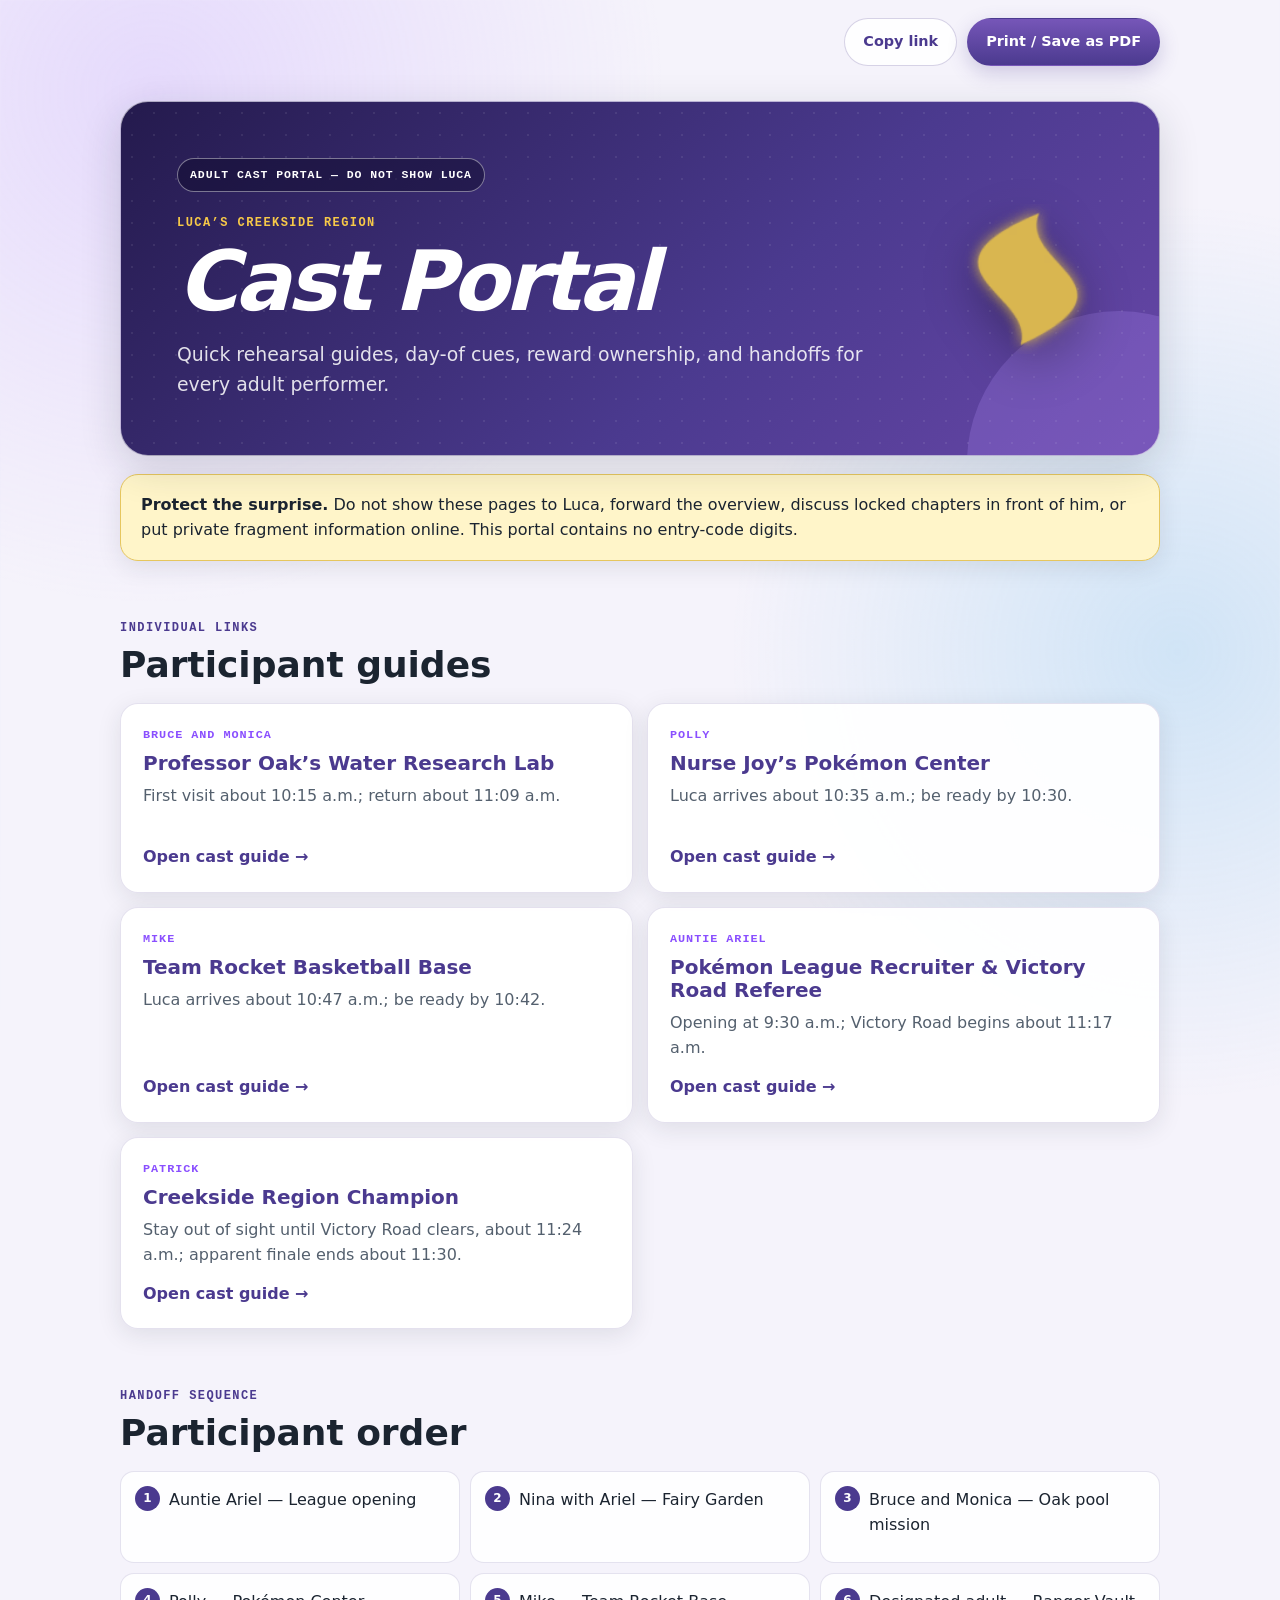
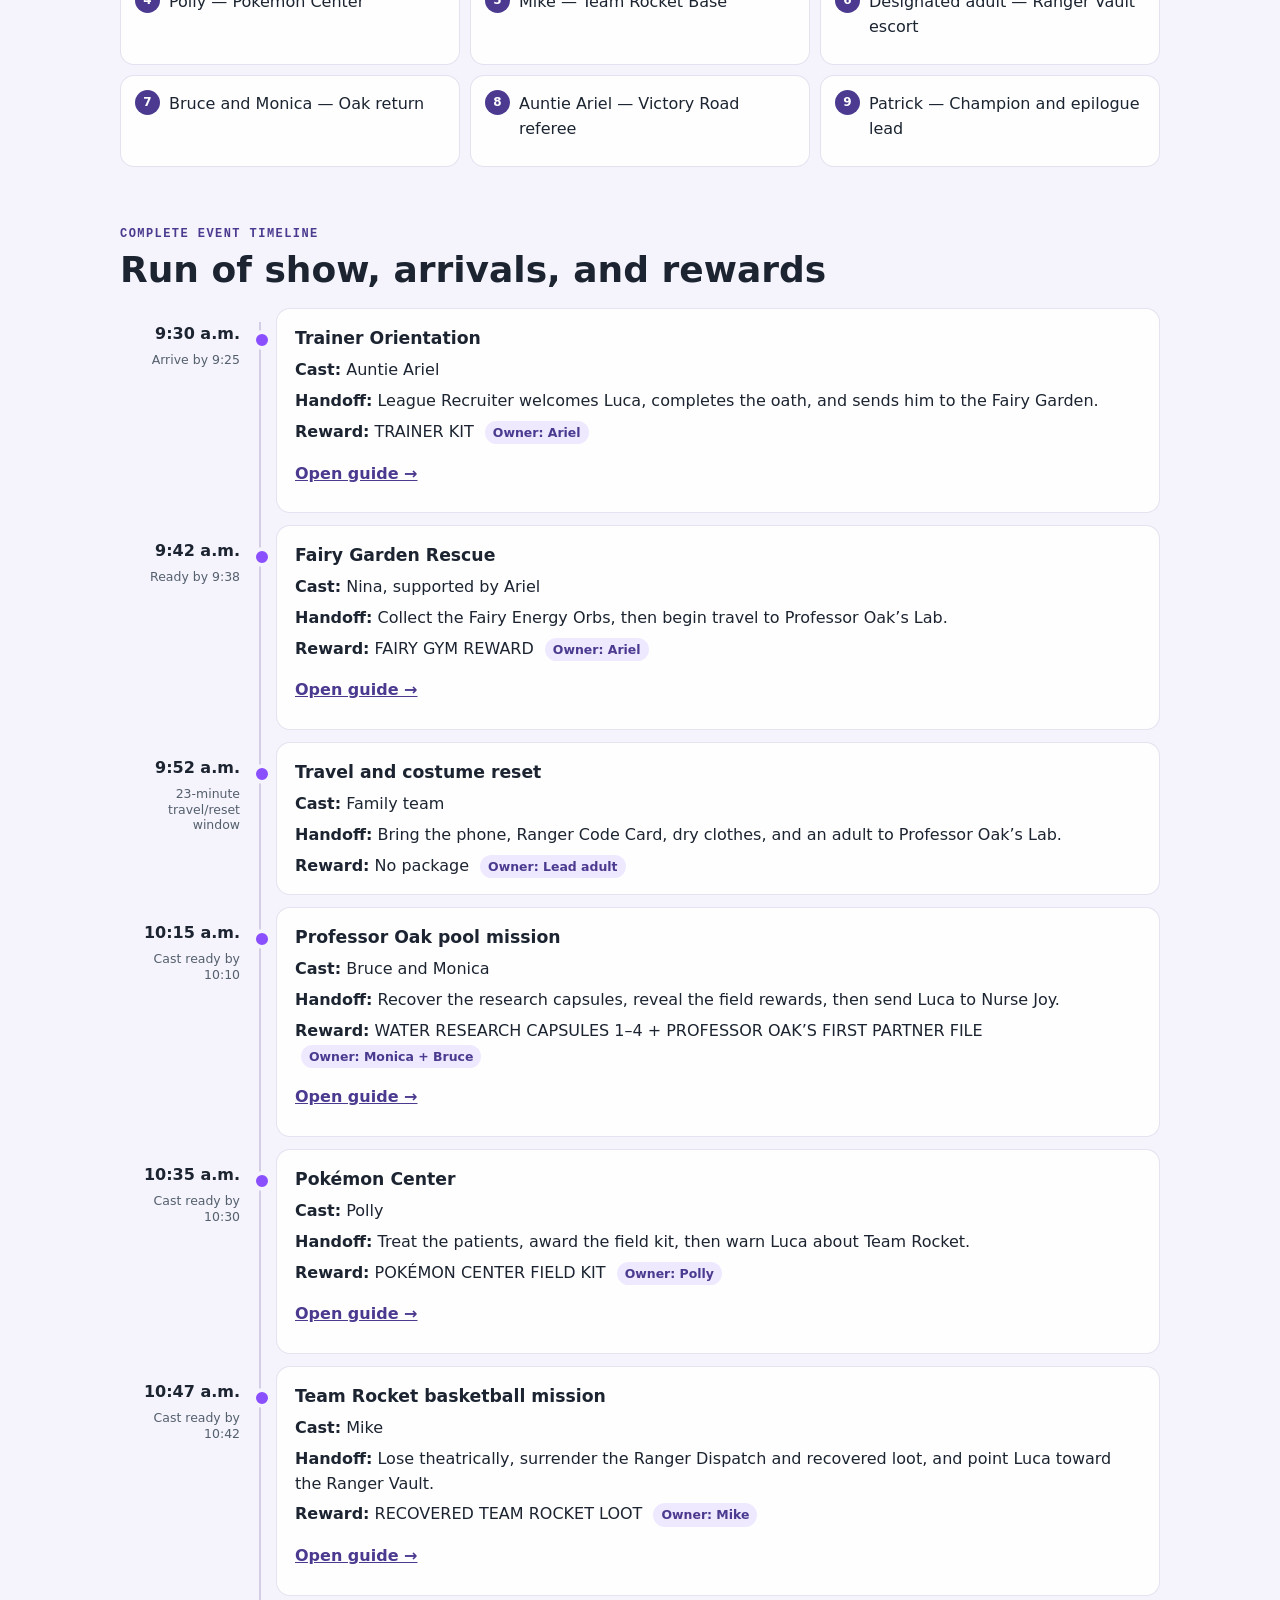
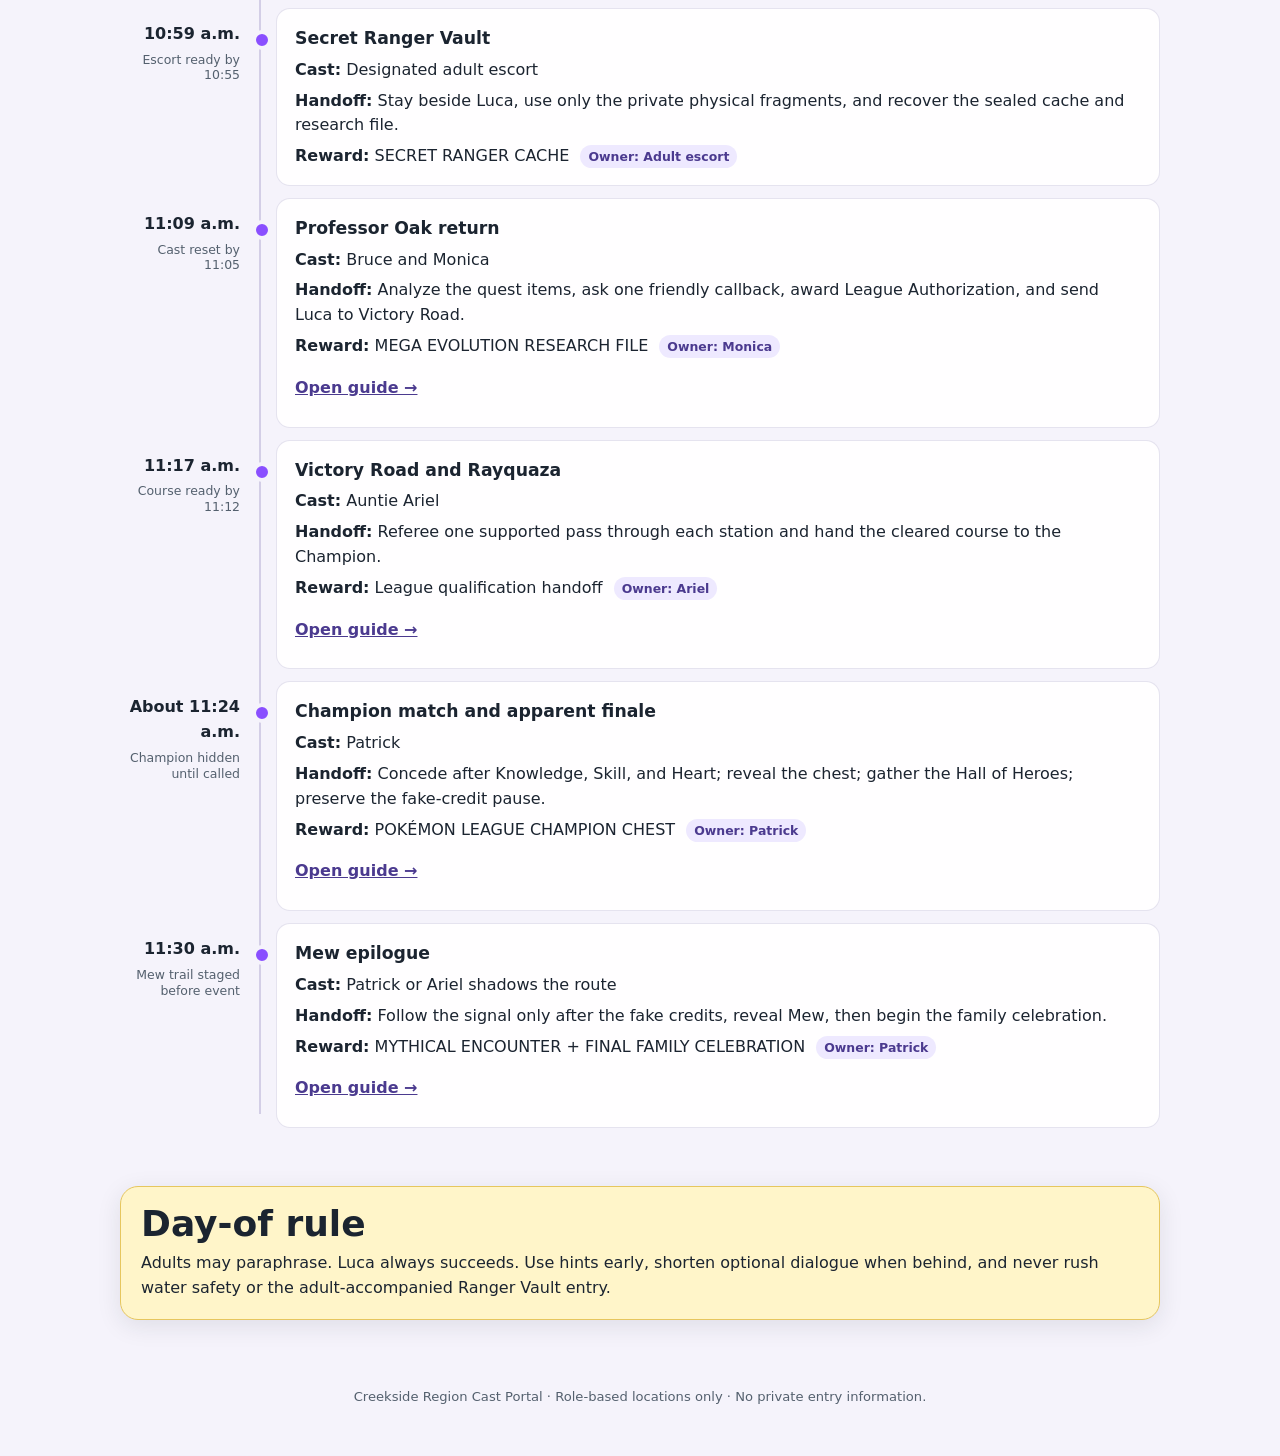
==== cast/index.html @ d3a2598d "feat: add Creekside cast portal" ====
<!doctype html>
<html lang="en">
<head>
  <meta charset="utf-8">
  <meta name="viewport" content="width=device-width, initial-scale=1, viewport-fit=cover">
  <meta name="theme-color" content="#4B3A8F">
  <meta name="robots" content="noindex, nofollow">
  <title>Cast Portal · Creekside Region</title>
  <link rel="icon" href="../assets/pokemon/pokeball.png">
  <link rel="stylesheet" href="../styles.css">
  <link rel="stylesheet" href="cast.css">
</head>
<body class="cast-page" data-cast-page="overview" data-root="..">
  <div id="cast-app"></div>
  <script src="cast-data.js"></script>
  <script src="cast.js"></script>
</body>
</html>
---- styles.css ----
/* ============================================================
   Luca's Trainer Journey — Web App stylesheet
   Merged from the design system's tokens/*.css (see /project for the
   full design-system source). Kept as one file since this app has no
   build step. Screen-only "game-grade" energy effects live here too —
   print pieces (not built in this pass) would keep these out.
   ============================================================ */

:root {
  /* --- Core palette --- */
  --paper:             #FBFCFA;
  --paper-alt:         #F2F4EF;
  --surface:           #FFFFFF;
  --ink:               #1B2430;
  --ink-soft:          #54606E;

  --tropius-leaf:      #3BA55D;
  --tropius-leaf-deep: #1E7A43;
  --banana:            #F7C948;
  --sky:               #4FB0E5;
  --tan:               #C9A66B;

  --mewtwo-x:          #8A4FFF;
  --mewtwo-y:          #4B3A8F;
  --mega-glow:         #B892FF;

  --silver:            #C7CDD4;
  --silver-deep:       #8B95A1;
  --gold:              #D9B650;

  --bg:      var(--paper);
  --text:    var(--ink);
  --text-muted: var(--ink-soft);
  --brand:   var(--tropius-leaf);
  --brand-strong: var(--tropius-leaf-deep);
  --accent:  var(--mewtwo-x);
  --accent-deep: var(--mewtwo-y);
  --success: var(--tropius-leaf);
  --reward:  var(--banana);
  --info:    var(--sky);
  --danger:  #E4572E;
  --line:    var(--silver);

  --type-grass:    #3BA55D;
  --type-fire:     #E4572E;
  --type-water:    #4FB0E5;
  --type-electric: #F7C948;
  --type-psychic:  #8A4FFF;
  --type-normal:   #C9A66B;

  --focus-ring: var(--mewtwo-x);

  /* --- Type --- */
  --font-display: "Montserrat", "Poppins", system-ui, sans-serif;
  --font-body:    "Nunito Sans", "Inter", system-ui, sans-serif;
  --font-label:   "Space Grotesk", "Roboto Mono", ui-monospace, monospace;

  --fs-display: 2.75rem;
  --fs-h1:      2rem;
  --fs-h2:      1.5rem;
  --fs-h3:      1.25rem;
  --fs-body:    1.0625rem;
  --fs-small:   0.875rem;
  --fs-label:   0.75rem;

  --lh-tight: 1.05;
  --lh-snug:  1.25;
  --lh-body:  1.55;
  --tracking-label: 0.08em;

  /* --- Spacing / radius --- */
  --sp-1: 4px;  --sp-2: 8px;  --sp-3: 12px; --sp-4: 16px; --sp-5: 24px;
  --sp-6: 32px; --sp-7: 48px; --sp-8: 64px; --sp-9: 96px;

  --r-sm:   10px;
  --r-card: 18px;
  --r-pill: 999px;

  --w-game:    560px;
  --w-desktop: 1080px;
  --screen-pad: 24px;

  /* --- Elevation --- */
  --shadow-card: 0 6px 24px rgba(27,36,48,.10);
  --shadow-lift: 0 12px 40px rgba(27,36,48,.16);

  --foil-edge:  linear-gradient(120deg, #C7CDD4 0%, #FFFFFF 45%, #8B95A1 100%);
  --gold-edge:  linear-gradient(120deg, #D9B650 0%, #FBF0C8 45%, #A8842E 100%);
  --mega-burst: radial-gradient(circle at 50% 45%, rgba(184,146,255,.55), rgba(184,146,255,0) 60%);
  --holo-sheen: linear-gradient(115deg, rgba(138,79,255,.10), rgba(79,176,229,.10) 40%, rgba(247,201,72,.10) 70%, rgba(59,165,93,.10));

  --ease-snap: cubic-bezier(.2, .9, .25, 1.2);
  --ease-out:  cubic-bezier(.22, 1, .36, 1);
  --dur-fast: 140ms;
  --dur-base: 240ms;
  --dur-slow: 480ms;

  /* --- Game-grade energy fields & glow (screen-only) --- */
  --field-psychic:  radial-gradient(120% 90% at 50% 0%, #7B5CE0 0%, #4B3A8F 42%, #241a4d 100%);
  --field-grass:    radial-gradient(120% 90% at 50% 0%, #55C77E 0%, #1E7A43 44%, #0c3a22 100%);
  --field-water:    radial-gradient(120% 90% at 50% 0%, #63C2ED 0%, #2f83bd 44%, #0d3350 100%);
  --field-fire:     radial-gradient(120% 90% at 50% 0%, #F08A5D 0%, #d1502e 44%, #4a1a10 100%);
  --field-electric: radial-gradient(120% 90% at 50% 0%, #FBD968 0%, #d1a028 46%, #4a3808 100%);
  --field-normal:   radial-gradient(120% 90% at 50% 0%, #DBC79A 0%, #a8894f 46%, #4a3c26 100%);
  --field-hero:     radial-gradient(130% 100% at 50% -10%, #8A4FFF 0%, #4B3A8F 40%, #1c1440 100%);

  --field-grid: radial-gradient(rgba(255,255,255,.08) 1.3px, transparent 1.3px);
  --field-grid-size: 22px 22px;

  --gloss-violet: linear-gradient(180deg, #A876FF 0%, #8A4FFF 52%, #6E38E6 100%);
  --gloss-banana: linear-gradient(180deg, #FFE08A 0%, #F7C948 52%, #E0AE28 100%);
  --gloss-leaf:   linear-gradient(180deg, #5FD088 0%, #3BA55D 52%, #2A8B49 100%);
  --gloss-gold:   linear-gradient(180deg, #F0D986 0%, #D9B650 52%, #B8922E 100%);

  --holo-strong: linear-gradient(115deg, rgba(255,255,255,0) 30%, rgba(184,146,255,.55) 44%, rgba(99,194,237,.55) 52%, rgba(247,201,72,.55) 60%, rgba(255,255,255,0) 74%);
  --holo-rainbow: linear-gradient(120deg, #B892FF, #63C2ED 25%, #5FD088 50%, #FBD968 72%, #FF8FB0 100%);

  --glow-violet: 0 10px 34px rgba(138,79,255,.45), 0 2px 8px rgba(138,79,255,.35);
  --glow-banana: 0 10px 30px rgba(247,201,72,.50);
  --glow-leaf:   0 10px 30px rgba(59,165,93,.42);
  --glow-gold:   0 12px 40px rgba(217,182,80,.55);
  --glow-soft-white: 0 0 0 1px rgba(255,255,255,.7), 0 18px 50px rgba(27,36,48,.28);

  --shadow-float: 0 22px 60px rgba(10,8,30,.45), 0 6px 18px rgba(10,8,30,.30);
  --press-inset: inset 0 3px 8px rgba(0,0,0,.28);
}

@keyframes tj-holo-sweep { 0% { transform: translateX(-120%) rotate(0deg); } 100% { transform: translateX(120%) rotate(0deg); } }
@keyframes tj-burst-spin { to { transform: rotate(360deg); } }
@keyframes tj-burst-pulse { 0%,100% { transform: scale(1); opacity: .8; } 50% { transform: scale(1.12); opacity: 1; } }
@keyframes tj-float { 0%,100% { transform: translateY(0); } 50% { transform: translateY(-8px); } }
@keyframes tj-bob { 0%,100% { transform: translateY(0) rotate(-2deg); } 50% { transform: translateY(-10px) rotate(2deg); } }
@media (prefers-reduced-motion: reduce) {
  [style*="tj-holo-sweep"], [style*="tj-burst-spin"], [style*="tj-burst-pulse"], [style*="tj-float"], [style*="tj-bob"] { animation: none !important; }
}

/* --- Page shell --- */
html, body {
  margin: 0;
  height: 100%;
  background: var(--field-hero);
  overscroll-behavior-y: contain;
}
body {
  font-family: var(--font-body);
  -webkit-tap-highlight-color: transparent;
}
#app {
  min-height: 100%;
  min-height: 100dvh;
}
* { box-sizing: border-box; }
button { font: inherit; }
img { -webkit-user-drag: none; user-select: none; }
button:focus-visible,
input:focus-visible,
textarea:focus-visible {
  outline: 3px solid var(--focus-ring);
  outline-offset: 3px;
}

/* --- Creekside V2 Phase 1 controls --- */
.adult-hold-button {
  position: relative;
  width: 100%;
  min-height: 64px;
  overflow: hidden;
  border: 0;
  border-radius: var(--r-pill);
  background: linear-gradient(180deg, #7656B8, #4B3A8F);
  color: #fff;
  box-shadow: var(--glow-violet), inset 0 1px 0 rgba(255,255,255,.35);
  cursor: pointer;
  touch-action: none;
  user-select: none;
  -webkit-user-select: none;
}
.adult-hold-button:focus-visible {
  outline: 3px solid #fff;
  outline-offset: 3px;
}
.adult-hold-button:disabled {
  cursor: not-allowed;
  opacity: .55;
}
.adult-hold-button__fill {
  position: absolute;
  inset: 0;
  width: var(--hold-progress, 0%);
  background: linear-gradient(90deg, var(--tropius-leaf-deep), var(--tropius-leaf));
  transition: width 45ms linear;
}
.adult-hold-button__content {
  position: relative;
  z-index: 1;
  display: flex;
  align-items: center;
  justify-content: center;
  gap: 10px;
  padding: 16px 22px;
  font-family: var(--font-display);
  font-size: 1rem;
  font-style: italic;
  font-weight: 800;
}
.adult-hold-button__instruction {
  position: relative;
  z-index: 1;
  display: block;
  padding: 0 18px 13px;
  font-family: var(--font-body);
  font-size: .82rem;
  font-weight: 700;
}

.fragment-slots {
  display: grid;
  grid-template-columns: repeat(2, minmax(0, 1fr));
  gap: 10px;
}
.fragment-slot {
  display: grid;
  grid-template-columns: auto 1fr;
  align-items: center;
  gap: 2px 8px;
  min-width: 0;
  padding: 12px;
  border: 2px dashed var(--silver);
  border-radius: var(--r-sm);
  background: var(--paper-alt);
  color: var(--ink-soft);
}
.fragment-slot--collected {
  border-style: solid;
  border-color: var(--tropius-leaf);
  background: rgba(59,165,93,.10);
  color: var(--ink);
}
.fragment-slot > span {
  font-family: var(--font-label);
  font-size: .78rem;
  font-weight: 700;
  letter-spacing: .04em;
  text-transform: uppercase;
}
.fragment-slot > small {
  grid-column: 2;
  overflow: hidden;
  font-size: .78rem;
  text-overflow: ellipsis;
  white-space: nowrap;
}

.creekside-map-card {
  display: flex;
  align-items: center;
  gap: 12px;
  width: 100%;
  padding: 13px 14px;
  border: 0;
  border-radius: var(--r-card);
  background: #fff;
  color: var(--ink);
  text-align: left;
  box-shadow: var(--shadow-card);
}
.creekside-map-card[disabled] {
  background: rgba(255,255,255,.55);
  color: var(--ink-soft);
  cursor: default;
}
.creekside-map-card--active {
  box-shadow: inset 0 0 0 3px var(--mewtwo-x), var(--shadow-float);
  cursor: pointer;
}
.creekside-map-card--complete {
  box-shadow: inset 0 0 0 2px var(--tropius-leaf), var(--shadow-card);
}

.parent-mode-overlay {
  position: fixed;
  z-index: 100;
  inset: 0;
  display: flex;
  align-items: flex-end;
  justify-content: center;
  padding: 16px;
  background: rgba(15,12,35,.75);
  backdrop-filter: blur(5px);
}
.parent-mode-panel {
  width: min(100%, 560px);
  max-height: 88dvh;
  overflow-y: auto;
  padding: 20px;
  border-radius: var(--r-card);
  background: var(--surface);
  box-shadow: var(--shadow-float);
}
.parent-mode-grid {
  display: grid;
  grid-template-columns: repeat(2, minmax(0, 1fr));
  gap: 10px;
}
.parent-mode-trigger {
  position: fixed;
  z-index: 30;
  top: max(8px, env(safe-area-inset-top));
  right: 8px;
  width: 44px;
  height: 44px;
  border: 0;
  border-radius: 999px;
  background: transparent;
  color: transparent;
  cursor: default;
}
.parent-mode-trigger:focus-visible {
  outline: 2px solid rgba(255,255,255,.7);
}

@media (max-width: 380px) {
  .fragment-slots,
  .parent-mode-grid {
    grid-template-columns: 1fr;
  }
}

@media (prefers-reduced-motion: reduce) {
  .adult-hold-button__fill {
    transition: none;
  }
}

/* --- Creekside V2 production content --- */
.dialogue-lines {
  display: grid;
  gap: 8px;
  margin-top: 16px;
}
.dialogue-lines p {
  margin: 0;
  padding: 12px 14px;
  border-left: 4px solid var(--mewtwo-x);
  border-radius: 0 var(--r-sm) var(--r-sm) 0;
  background: rgba(138,79,255,.09);
  font-size: 1.05rem;
  font-style: italic;
  line-height: 1.45;
}
.mission-instructions {
  margin-top: 16px;
  padding: 14px 16px;
  border-radius: var(--r-sm);
  background: var(--paper-alt);
}
.mission-instructions ol {
  display: grid;
  gap: 9px;
  margin: 0;
  padding-left: 22px;
}
.success-rule,
.fallback-rule {
  display: grid;
  gap: 3px;
  margin-top: 14px;
  padding: 12px 14px;
  border-radius: var(--r-sm);
  font-size: .94rem;
}
.success-rule {
  border: 1.5px solid var(--tropius-leaf);
  background: rgba(59,165,93,.10);
}
.fallback-rule {
  border: 1.5px solid var(--sky);
  background: rgba(79,176,229,.10);
}
.success-rule strong,
.fallback-rule strong {
  font-family: var(--font-label);
  font-size: .7rem;
  letter-spacing: .08em;
  text-transform: uppercase;
}
.mission-warning {
  padding: 10px 12px;
  border: 1.5px solid var(--danger);
  border-radius: var(--r-sm);
  background: rgba(228,87,46,.08);
  color: var(--danger);
  font-weight: 700;
}
.reward-disposition {
  flex: none;
  max-width: 112px;
  padding: 5px 8px;
  border-radius: var(--r-pill);
  font-family: var(--font-label);
  font-size: .61rem;
  line-height: 1.15;
  letter-spacing: .04em;
  text-align: center;
}
.reward-disposition--open-now {
  background: var(--tropius-leaf);
  color: #fff;
}
.reward-disposition--carry-for-later {
  background: var(--sky);
  color: #082f49;
}
.reward-disposition--save-for-celebration {
  background: var(--banana);
  color: #5a4410;
}
.inventory-summary {
  display: grid;
  grid-template-columns: repeat(2, minmax(0, 1fr));
  gap: 9px;
  margin-top: 16px;
}
.inventory-summary span {
  padding: 12px;
  border-radius: var(--r-sm);
  background: var(--paper-alt);
  text-align: center;
}
.inventory-summary strong {
  display: block;
  font-family: var(--font-display);
  font-size: 1.35rem;
}
.hall-of-heroes {
  display: grid;
  grid-template-columns: repeat(2, minmax(0, 1fr));
  gap: 9px;
  margin-top: 16px;
}
.hall-of-heroes > div {
  display: flex;
  gap: 9px;
  align-items: center;
  padding: 11px;
  border: 1.5px solid var(--gold);
  border-radius: var(--r-sm);
  background: rgba(217,182,80,.12);
}
.hall-of-heroes span,
.hall-of-heroes small {
  display: block;
}
.hall-of-heroes small {
  margin-top: 2px;
  color: var(--ink-soft);
  font-size: .7rem;
}
.fake-credits-panel {
  display: grid;
  gap: 16px;
  margin-top: 16px;
  padding: 18px;
  overflow: hidden;
  border-radius: var(--r-sm);
  background: #0c0920;
  color: #fff;
}
.fake-credits-roll {
  display: grid;
  gap: 10px;
  min-height: 230px;
  text-align: center;
  animation: creekside-credits 10s linear both;
}
.fake-credits-roll strong {
  color: var(--banana);
  font-family: var(--font-display);
  font-size: 1.25rem;
  font-style: italic;
}
@keyframes creekside-credits {
  from { transform: translateY(45%); }
  to { transform: translateY(-35%); }
}
.friendly-glitch {
  position: relative;
  display: grid;
  gap: 4px;
  margin-top: 18px;
  padding: 22px 14px;
  overflow: hidden;
  border: 2px solid #ff8fcb;
  border-radius: var(--r-sm);
  background: linear-gradient(135deg, #1c1440, #512b74);
  color: #fff;
  text-align: center;
  box-shadow: 0 0 24px rgba(255,143,203,.45);
}
.friendly-glitch::before,
.friendly-glitch::after {
  content: "";
  position: absolute;
  inset: 25% -10%;
  height: 3px;
  background: rgba(255,255,255,.65);
  animation: creekside-glitch-line 1.4s steps(2) infinite;
}
.friendly-glitch::after {
  inset-block-start: 68%;
  animation-delay: .35s;
}
.friendly-glitch span {
  font-family: var(--font-display);
  font-size: 1.35rem;
  font-style: italic;
  font-weight: 900;
  letter-spacing: .08em;
}
.friendly-glitch small {
  font-family: var(--font-label);
  color: #ffb5dd;
  letter-spacing: .12em;
}
@keyframes creekside-glitch-line {
  0%,100% { transform: translateX(-12%); opacity: .25; }
  50% { transform: translateX(12%); opacity: .8; }
}
.parent-mode-json {
  width: 100%;
  min-height: 150px;
  margin-bottom: 10px;
  padding: 12px;
  resize: vertical;
  border: 2px solid var(--silver);
  border-radius: var(--r-sm);
  background: var(--paper-alt);
  color: var(--ink);
  font: .75rem/1.45 var(--font-label);
}
.storage-warning {
  position: sticky;
  z-index: 80;
  top: 0;
  padding: 10px 14px;
  border-bottom: 2px solid #fff;
  background: var(--danger);
  color: #fff;
  font-size: .92rem;
  font-weight: 800;
  text-align: center;
}
.celebration-satchel {
  display: grid;
  gap: 5px;
  width: 100%;
  max-width: 420px;
  max-height: 220px;
  overflow-y: auto;
  padding: 14px;
  border: 2px solid var(--banana);
  border-radius: var(--r-card);
  background: rgba(12,9,32,.45);
  color: #fff;
  text-align: left;
}
.celebration-satchel strong {
  color: var(--banana);
  margin-bottom: 4px;
}

@media (max-width: 380px) {
  :root {
    --screen-pad: 14px;
  }
  .creekside-map-card > img {
    display: none;
  }
  .card-heading {
    align-items: flex-start !important;
    flex-direction: column;
    gap: 4px !important;
  }
  .card-hero {
    min-height: 108px !important;
  }
  .card-body {
    padding: 14px !important;
  }
  .card-footer {
    align-items: flex-start !important;
    flex-direction: column;
    letter-spacing: .04em !important;
    overflow-wrap: anywhere;
  }
  .hall-of-heroes,
  .inventory-summary {
    grid-template-columns: 1fr;
  }
  .reward-item {
    align-items: flex-start !important;
    flex-wrap: wrap;
  }
  .reward-item .reward-disposition {
    margin-left: 34px;
  }
  .reward-disposition {
    max-width: 92px;
  }
}
@media (prefers-reduced-motion: reduce) {
  .fake-credits-roll,
  .friendly-glitch::before,
  .friendly-glitch::after {
    animation: none;
  }
}
---- cast/cast.css ----
:root {
  color-scheme: light;
}

html,
body.cast-page {
  min-height: 100%;
  height: auto;
  overflow-x: hidden;
  background:
    radial-gradient(circle at 12% 2%, rgba(184, 146, 255, .26), transparent 32rem),
    radial-gradient(circle at 92% 14%, rgba(79, 176, 229, .22), transparent 28rem),
    #f5f3fb;
  color: var(--ink);
  overscroll-behavior-y: auto;
}

body.cast-page {
  margin: 0;
  font-family: var(--font-body);
  font-size: 1rem;
  line-height: 1.55;
}

.cast-page a {
  color: var(--accent-deep);
}

.cast-page button,
.cast-page a {
  -webkit-tap-highlight-color: transparent;
}

.cast-page a:focus-visible {
  outline: 3px solid var(--focus-ring);
  outline-offset: 3px;
}

.cast-shell {
  width: min(1120px, 100%);
  margin: 0 auto;
  padding: max(18px, env(safe-area-inset-top)) clamp(16px, 4vw, 40px) max(32px, env(safe-area-inset-bottom));
}

.cast-nav {
  display: flex;
  align-items: center;
  justify-content: space-between;
  gap: 12px;
  margin-bottom: 18px;
}

.cast-actions {
  display: flex;
  gap: 10px;
  margin-left: auto;
}

.cast-button {
  display: inline-flex;
  min-height: 48px;
  align-items: center;
  justify-content: center;
  border: 1px solid rgba(75, 58, 143, .22);
  border-radius: var(--r-pill);
  padding: 11px 18px;
  font-family: var(--font-display);
  font-size: .9rem;
  font-weight: 800;
  line-height: 1.2;
  text-decoration: none;
  cursor: pointer;
}

.cast-button--quiet {
  background: rgba(255, 255, 255, .88);
  color: var(--accent-deep);
}

.cast-button--primary {
  border-color: transparent;
  background: linear-gradient(180deg, #7656b8, var(--accent-deep));
  color: #fff;
  box-shadow: 0 7px 20px rgba(75, 58, 143, .23);
}

.copy-status {
  min-height: 1.5em;
  margin: -10px 4px 7px;
  color: var(--tropius-leaf-deep);
  font-size: .85rem;
  font-weight: 800;
  text-align: right;
}

.portal-hero,
.guide-hero {
  position: relative;
  display: grid;
  grid-template-columns: minmax(0, 1fr) auto;
  align-items: center;
  gap: 24px;
  overflow: hidden;
  border: 1px solid rgba(255, 255, 255, .6);
  border-radius: 28px;
  padding: clamp(26px, 5vw, 56px);
  background:
    var(--field-grid),
    linear-gradient(135deg, #241a4d, #4b3a8f 60%, #6847a8);
  background-size: var(--field-grid-size), auto;
  color: #fff;
  box-shadow: var(--shadow-lift);
}

.portal-hero::after,
.guide-hero::after {
  position: absolute;
  width: 19rem;
  height: 19rem;
  right: -7rem;
  bottom: -10rem;
  border-radius: 50%;
  background: rgba(184, 146, 255, .22);
  content: "";
}

.portal-hero > *,
.guide-hero > * {
  position: relative;
  z-index: 1;
}

.portal-hero img,
.guide-hero img {
  object-fit: contain;
  filter: drop-shadow(0 15px 26px rgba(0, 0, 0, .34));
}

.cast-kicker,
.section-eyebrow,
.quick-card__eyebrow {
  margin: 0 0 8px;
  font-family: var(--font-label);
  font-size: .75rem;
  font-weight: 900;
  letter-spacing: .12em;
  text-transform: uppercase;
}

.cast-kicker {
  color: #f7c948;
}

.portal-hero h1,
.guide-hero h1 {
  max-width: 780px;
  margin: 0;
  font-family: var(--font-display);
  font-size: clamp(2.35rem, 7vw, 5.2rem);
  font-style: italic;
  line-height: .98;
  letter-spacing: -.045em;
}

.guide-hero h1 {
  font-size: clamp(2.1rem, 6vw, 4.4rem);
}

.portal-hero p:last-child,
.guide-hero__lead {
  max-width: 710px;
  margin: 18px 0 0;
  color: rgba(255, 255, 255, .86);
  font-size: clamp(1rem, 2.4vw, 1.18rem);
}

.confidential-label {
  display: inline-flex;
  margin: 0 0 22px;
  border: 1px solid rgba(255, 255, 255, .42);
  border-radius: var(--r-pill);
  padding: 7px 12px;
  background: rgba(15, 9, 42, .46);
  color: #fff;
  font-family: var(--font-label);
  font-size: .72rem;
  font-weight: 900;
  letter-spacing: .08em;
  text-transform: uppercase;
}

.spoiler-alert,
.callout-card {
  margin-top: 18px;
  border: 1px solid #e6c65e;
  border-radius: var(--r-card);
  padding: 18px 20px;
  background: #fff5c9;
  box-shadow: var(--shadow-card);
}

.overview-section {
  margin-top: clamp(34px, 6vw, 58px);
}

.overview-section > h2,
.quick-card h2 {
  margin: 0 0 18px;
  font-family: var(--font-display);
  font-size: clamp(1.55rem, 4vw, 2.25rem);
  line-height: 1.08;
}

.section-eyebrow,
.quick-card__eyebrow {
  color: var(--accent-deep);
}

.portal-link-grid {
  display: grid;
  grid-template-columns: repeat(2, minmax(0, 1fr));
  gap: 14px;
}

.portal-link-card {
  display: flex;
  min-height: 190px;
  flex-direction: column;
  align-items: flex-start;
  border: 1px solid rgba(75, 58, 143, .15);
  border-radius: var(--r-card);
  padding: 22px;
  background: rgba(255, 255, 255, .94);
  box-shadow: var(--shadow-card);
  color: var(--ink);
  text-decoration: none;
  transition: transform var(--dur-fast) ease, box-shadow var(--dur-fast) ease;
}

.portal-link-card:hover {
  transform: translateY(-2px);
  box-shadow: var(--shadow-lift);
}

.portal-link-card__eyebrow {
  margin-bottom: 8px;
  color: var(--accent);
  font-family: var(--font-label);
  font-size: .74rem;
  font-weight: 900;
  letter-spacing: .08em;
  text-transform: uppercase;
}

.portal-link-card strong {
  font-family: var(--font-display);
  font-size: 1.25rem;
  line-height: 1.15;
}

.portal-link-card > span:not(.portal-link-card__eyebrow):not(.portal-link-card__action) {
  margin-top: 9px;
  color: var(--text-muted);
}

.portal-link-card__action {
  margin-top: auto;
  padding-top: 14px;
  color: var(--accent-deep);
  font-weight: 900;
}

.order-list {
  display: grid;
  grid-template-columns: repeat(3, minmax(0, 1fr));
  gap: 10px;
  margin: 0;
  padding: 0;
  counter-reset: cast-order;
  list-style: none;
}

.order-list li {
  position: relative;
  min-height: 92px;
  border: 1px solid rgba(75, 58, 143, .14);
  border-radius: 14px;
  padding: 16px 14px 14px 48px;
  background: rgba(255, 255, 255, .88);
  counter-increment: cast-order;
}

.order-list li::before {
  position: absolute;
  top: 14px;
  left: 14px;
  display: grid;
  width: 25px;
  height: 25px;
  place-items: center;
  border-radius: 50%;
  background: var(--accent-deep);
  color: #fff;
  content: counter(cast-order);
  font-size: .75rem;
  font-weight: 900;
}

.timeline {
  position: relative;
  display: grid;
  gap: 12px;
}

.timeline::before {
  position: absolute;
  top: 14px;
  bottom: 14px;
  left: 139px;
  width: 2px;
  background: rgba(75, 58, 143, .2);
  content: "";
}

.timeline-item {
  position: relative;
  display: grid;
  grid-template-columns: 120px minmax(0, 1fr);
  gap: 36px;
}

.timeline-item::before {
  position: absolute;
  top: 22px;
  left: 132px;
  width: 12px;
  height: 12px;
  border: 4px solid #f5f3fb;
  border-radius: 50%;
  background: var(--accent);
  content: "";
}

.timeline-time {
  padding-top: 14px;
  text-align: right;
}

.timeline-time strong,
.timeline-time span {
  display: block;
}

.timeline-time strong {
  font-family: var(--font-display);
  font-size: 1rem;
}

.timeline-time span {
  margin-top: 5px;
  color: var(--text-muted);
  font-size: .78rem;
  line-height: 1.25;
}

.timeline-copy {
  border: 1px solid rgba(75, 58, 143, .14);
  border-radius: 14px;
  padding: 16px 18px;
  background: rgba(255, 255, 255, .92);
}

.timeline-copy h3,
.timeline-copy p {
  margin: 0;
}

.timeline-copy h3 {
  font-family: var(--font-display);
  font-size: 1.08rem;
}

.timeline-copy p {
  margin-top: 6px;
}

.timeline-copy a {
  display: inline-block;
  min-height: 44px;
  margin-top: 7px;
  padding: 10px 0;
  font-weight: 900;
}

.reward-owner {
  display: inline-block;
  margin-left: 6px;
  border-radius: var(--r-pill);
  padding: 2px 8px;
  background: #eee9ff;
  color: var(--accent-deep);
  font-size: .78rem;
  font-weight: 900;
}

.callout-card h2,
.callout-card p {
  margin: 0;
}

.callout-card p {
  margin-top: 7px;
}

.quick-card {
  margin-top: 18px;
  border: 2px solid var(--accent);
  border-radius: 22px;
  padding: clamp(20px, 4vw, 30px);
  background: #fff;
  box-shadow: var(--shadow-card);
}

.quick-grid {
  display: grid;
  grid-template-columns: repeat(2, minmax(0, 1fr));
  gap: 12px;
  margin: 0;
}

.quick-grid > div {
  border-radius: 12px;
  padding: 13px 14px;
  background: var(--paper-alt);
}

.quick-grid > div:last-child {
  grid-column: 1 / -1;
}

.quick-grid dt {
  color: var(--accent-deep);
  font-family: var(--font-label);
  font-size: .72rem;
  font-weight: 900;
  letter-spacing: .06em;
  text-transform: uppercase;
}

.quick-grid dd {
  margin: 5px 0 0;
  font-weight: 750;
}

.guide-grid {
  display: grid;
  grid-template-columns: repeat(2, minmax(0, 1fr));
  gap: 14px;
  margin-top: 18px;
}

.guide-card {
  break-inside: avoid;
  border: 1px solid rgba(75, 58, 143, .14);
  border-radius: var(--r-card);
  padding: 20px;
  background: rgba(255, 255, 255, .94);
  box-shadow: var(--shadow-card);
}

.guide-card--wide {
  grid-column: 1 / -1;
}

.guide-card__heading {
  display: flex;
  align-items: center;
  gap: 10px;
  margin-bottom: 12px;
}

.guide-card__heading span {
  color: var(--accent);
  font-family: var(--font-label);
  font-size: .72rem;
  font-weight: 900;
  letter-spacing: .08em;
}

.guide-card h2,
.guide-card p,
.guide-card ul {
  margin-top: 0;
}

.guide-card h2 {
  margin-bottom: 0;
  font-family: var(--font-display);
  font-size: 1.12rem;
  line-height: 1.15;
}

.guide-card p:last-child,
.guide-card ul:last-child {
  margin-bottom: 0;
}

.guide-card ul {
  padding-left: 1.2rem;
}

.guide-card li + li {
  margin-top: 7px;
}

.script-lines {
  display: grid;
  gap: 9px;
}

.script-lines blockquote {
  margin: 0;
  border-left: 3px solid var(--accent);
  padding: 9px 12px;
  background: #f6f2ff;
}

.success-rule {
  border-radius: 12px;
  padding: 13px;
  background: #e5f5ea;
  color: #185f36;
  font-weight: 800;
}

.package-list li::marker {
  color: var(--gold);
}

.guide-card--warning {
  border-color: #e3bf4a;
  background: #fff8d9;
}

.guide-card--placeholder {
  border-style: dashed;
  background: #f6f6f6;
}

.ack-card {
  margin-top: 18px;
  break-inside: avoid;
  border: 2px solid var(--tropius-leaf);
  border-radius: var(--r-card);
  padding: 20px;
  background: #fff;
}

.ack-card label {
  display: flex;
  min-height: 48px;
  align-items: center;
  gap: 12px;
  cursor: pointer;
  font-family: var(--font-display);
  font-weight: 900;
}

.ack-card input {
  width: 24px;
  height: 24px;
  flex: 0 0 auto;
  accent-color: var(--tropius-leaf-deep);
}

.ack-card p {
  margin: 5px 0 0 36px;
  color: var(--text-muted);
  font-size: .82rem;
}

.cast-footer {
  margin-top: 36px;
  padding: 18px 0 4px;
  color: var(--text-muted);
  font-size: .82rem;
  text-align: center;
}

@media (max-width: 720px) {
  .portal-hero,
  .guide-hero {
    grid-template-columns: minmax(0, 1fr);
  }

  .portal-hero img,
  .guide-hero img {
    position: absolute;
    right: 14px;
    bottom: 8px;
    width: 88px;
    height: 88px;
    opacity: .3;
  }

  .portal-link-grid,
  .guide-grid,
  .order-list,
  .quick-grid {
    grid-template-columns: minmax(0, 1fr);
  }

  .guide-card--wide,
  .quick-grid > div:last-child {
    grid-column: auto;
  }

  .timeline::before {
    left: 8px;
  }

  .timeline-item {
    grid-template-columns: minmax(0, 1fr);
    gap: 6px;
    padding-left: 26px;
  }

  .timeline-item::before {
    top: 22px;
    left: 1px;
  }

  .timeline-time {
    padding-top: 8px;
    text-align: left;
  }

  .timeline-time strong,
  .timeline-time span {
    display: inline;
  }

  .timeline-time span {
    margin-left: 7px;
  }
}

@media (max-width: 420px) {
  .cast-shell {
    padding-right: 12px;
    padding-left: 12px;
  }

  .cast-nav {
    align-items: stretch;
    flex-direction: column;
  }

  .cast-actions {
    width: 100%;
    margin-left: 0;
  }

  .cast-actions .cast-button {
    flex: 1 1 0;
    padding-right: 10px;
    padding-left: 10px;
  }

  .cast-nav > .cast-button {
    align-self: flex-start;
  }

  .copy-status {
    text-align: left;
  }

  .portal-hero,
  .guide-hero {
    border-radius: 20px;
    padding: 24px 20px;
  }

  .confidential-label {
    margin-bottom: 17px;
    white-space: normal;
  }

  .quick-card,
  .guide-card {
    padding: 17px;
  }
}

@media (prefers-reduced-motion: reduce) {
  .portal-link-card {
    transition: none;
  }
}

@page {
  size: letter;
  margin: .38in;
}

@media print {
  :root {
    color-scheme: light;
  }

  html,
  body.cast-page {
    background: #fff !important;
    color: #111;
  }

  body.cast-page {
    font-size: 8.8pt;
    line-height: 1.3;
  }

  .cast-shell {
    width: 100%;
    max-width: none;
    padding: 0;
  }

  .cast-nav,
  .copy-status,
  .cast-footer,
  .portal-hero img,
  .guide-hero img {
    display: none !important;
  }

  .portal-hero,
  .guide-hero {
    display: block;
    border: 0;
    border-bottom: 2px solid #4b3a8f;
    border-radius: 0;
    padding: 0 0 10pt;
    background: #fff !important;
    box-shadow: none;
    color: #111;
  }

  .portal-hero::after,
  .guide-hero::after {
    display: none;
  }

  .portal-hero h1,
  .guide-hero h1 {
    font-size: 24pt;
  }

  .portal-hero p:last-child,
  .guide-hero__lead {
    margin-top: 6pt;
    color: #333;
    font-size: 9pt;
  }

  .cast-kicker,
  .section-eyebrow,
  .quick-card__eyebrow {
    color: #4b3a8f;
  }

  .confidential-label {
    margin-bottom: 6pt;
    border: 1px solid #111;
    padding: 3pt 6pt;
    background: #fff;
    color: #111;
    font-size: 7pt;
  }

  .quick-card {
    margin-top: 8pt;
    border-width: 1.5pt;
    border-radius: 8pt;
    padding: 9pt;
    box-shadow: none;
  }

  .quick-card h2 {
    margin-bottom: 6pt;
    font-size: 14pt;
  }

  .quick-grid {
    grid-template-columns: repeat(2, minmax(0, 1fr));
    gap: 4pt;
  }

  .quick-grid > div {
    padding: 5pt;
  }

  .guide-grid {
    grid-template-columns: repeat(2, minmax(0, 1fr));
    gap: 5pt;
    margin-top: 6pt;
  }

  .guide-card {
    border-radius: 5pt;
    padding: 7pt;
    box-shadow: none;
  }

  .guide-card--wide {
    grid-column: 1 / -1;
  }

  .guide-card__heading {
    gap: 4pt;
    margin-bottom: 4pt;
  }

  .guide-card h2 {
    font-size: 10pt;
  }

  .guide-card p,
  .guide-card ul {
    margin-bottom: 4pt;
  }

  .guide-card li + li {
    margin-top: 2pt;
  }

  .script-lines {
    grid-template-columns: repeat(2, minmax(0, 1fr));
    gap: 3pt;
  }

  .script-lines blockquote,
  .success-rule {
    padding: 4pt 5pt;
  }

  .ack-card {
    margin-top: 6pt;
    border-width: 1pt;
    border-radius: 5pt;
    padding: 7pt;
  }

  .ack-card label {
    min-height: 0;
  }

  .ack-card input {
    width: 14pt;
    height: 14pt;
  }

  .ack-card p {
    display: none;
  }

  .portal-link-card,
  .timeline-copy,
  .order-list li,
  .spoiler-alert,
  .callout-card {
    box-shadow: none;
  }

  .portal-link-card__action,
  .timeline-copy a {
    display: none;
  }

  a {
    color: inherit !important;
    text-decoration: none !important;
  }
}
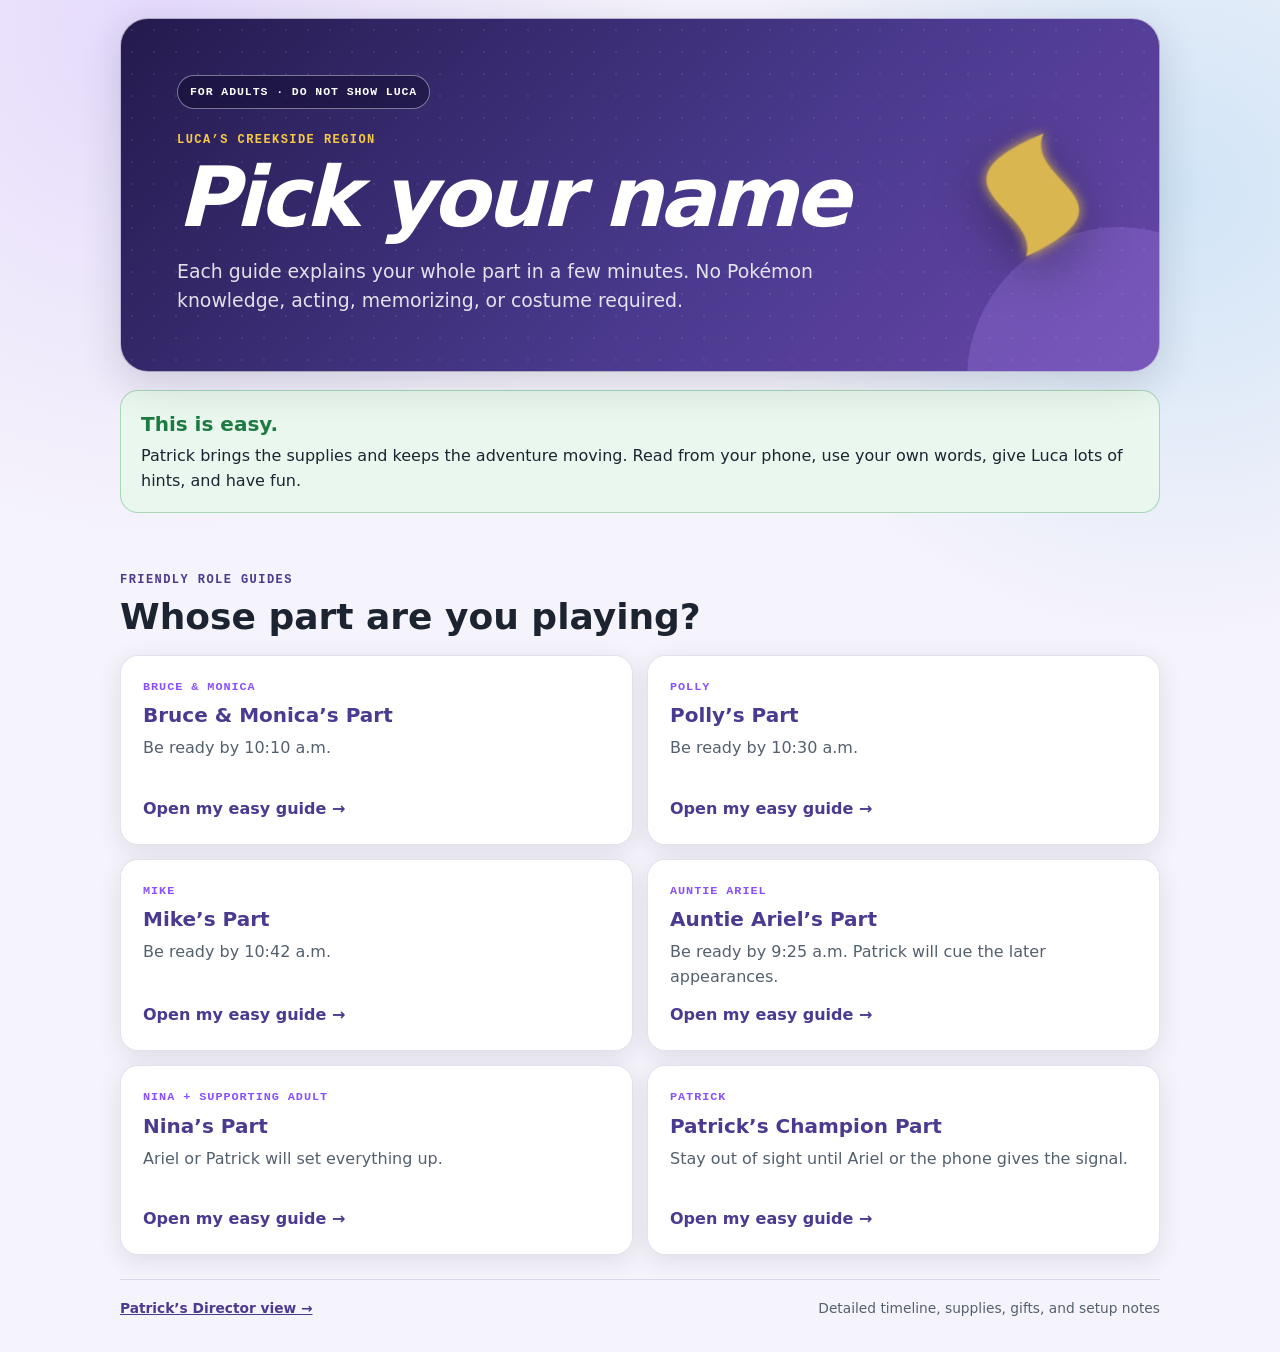
==== commit 34ccf3f7: "fix: finalize cast guide copy and print layout" ====
--- a/cast/index.html
+++ b/cast/index.html
@@ -8,11 +8,12 @@
   <title>Cast Portal · Creekside Region</title>
   <link rel="icon" href="../assets/pokemon/pokeball.png">
   <link rel="stylesheet" href="../styles.css">
-  <link rel="stylesheet" href="cast.css">
+  <link rel="stylesheet" href="cast.css?v=friendly-2">
 </head>
 <body class="cast-page" data-cast-page="overview" data-root="..">
   <div id="cast-app"></div>
-  <script src="cast-data.js"></script>
-  <script src="cast.js"></script>
+  <script src="../cast-core.js"></script>
+  <script src="cast-data.js?v=friendly-2"></script>
+  <script src="cast.js?v=friendly-2"></script>
 </body>
 </html>
--- a/styles.css
+++ b/styles.css
@@ -550,6 +550,72 @@
   font-weight: 800;
   text-align: center;
 }
+.parent-current-scene {
+  display: grid;
+  gap: 4px;
+  margin: 14px 0;
+  border: 1px solid rgba(75,58,143,.24);
+  border-radius: var(--r-sm);
+  padding: 12px;
+  background: #f6f2ff;
+  font-family: var(--font-label);
+  font-size: .76rem;
+  overflow-wrap: anywhere;
+}
+.parent-current-scene strong {
+  color: var(--mewtwo-y);
+  font-family: var(--font-display);
+  font-size: 1rem;
+}
+.parent-current-scene small {
+  margin-top: 4px;
+  color: var(--ink-soft);
+}
+.parent-scene-directory {
+  display: grid;
+  gap: 8px;
+}
+.parent-scene-directory details {
+  border: 1px solid var(--silver);
+  border-radius: var(--r-sm);
+  background: var(--paper-alt);
+  overflow: hidden;
+}
+.parent-scene-directory summary {
+  min-height: 48px;
+  padding: 13px;
+  cursor: pointer;
+  font-family: var(--font-display);
+  font-weight: 850;
+}
+.parent-scene-directory details > div {
+  display: grid;
+  gap: 1px;
+  border-top: 1px solid var(--silver);
+}
+.parent-scene-directory button {
+  display: grid;
+  gap: 3px;
+  min-height: 52px;
+  border: 0;
+  border-bottom: 1px solid rgba(199,205,212,.62);
+  padding: 10px 12px;
+  background: #fff;
+  color: var(--ink);
+  text-align: left;
+  cursor: pointer;
+}
+.parent-scene-directory button.is-current {
+  box-shadow: inset 4px 0 0 var(--mewtwo-x);
+  background: #f6f2ff;
+}
+.parent-scene-directory button span,
+.parent-scene-directory button small {
+  color: var(--ink-soft);
+  font-family: var(--font-label);
+  font-size: .69rem;
+  overflow-wrap: anywhere;
+}
 .celebration-satchel {
   display: grid;
   gap: 5px;
@@ -615,3 +681,408 @@
     animation: none;
   }
 }
+
+/* ============================================================
+   Creekside V3 theatrical relay
+   ============================================================ */
+.audience-indicator {
+  display: flex;
+  min-height: 42px;
+  align-items: center;
+  gap: 8px;
+  border: 1px solid rgba(255,255,255,.44);
+  border-radius: var(--r-pill);
+  padding: 8px 12px;
+  color: #fff;
+  background: rgba(14,10,40,.42);
+  font-family: var(--font-label);
+  font-size: .72rem;
+  font-weight: 900;
+  letter-spacing: .08em;
+  text-transform: uppercase;
+}
+.audience-indicator small {
+  margin-left: auto;
+  color: rgba(255,255,255,.76);
+  font-size: .68rem;
+  letter-spacing: .04em;
+  text-align: right;
+}
+.audience-indicator--luca {
+  border-color: rgba(247,201,72,.7);
+  color: #fff5c2;
+  background: rgba(75,58,143,.7);
+}
+.audience-indicator--adult,
+.audience-indicator--cast {
+  border-color: rgba(247,201,72,.58);
+  color: #fff4b7;
+  background: #241a4d;
+}
+.luca-story-line {
+  margin: 0 0 16px;
+  font-family: var(--font-display);
+  font-size: 1.25rem;
+  font-weight: 850;
+  line-height: 1.35;
+}
+.luca-scene-card .card-heading span:first-child {
+  font-size: clamp(1.35rem, 5vw, 1.75rem) !important;
+}
+.luca-scene-card .card-hero {
+  min-height: 164px !important;
+  background:
+    radial-gradient(circle at 50% 44%, rgba(255,255,255,.92), rgba(255,255,255,0) 46%),
+    radial-gradient(circle at 50% 55%, rgba(184,146,255,.4), rgba(79,176,229,.08) 58%, rgba(255,255,255,0) 72%),
+    linear-gradient(160deg, #f7f3ff, #edf8ff) !important;
+}
+.luca-scene-card--result {
+  box-shadow: var(--glow-gold), var(--shadow-float) !important;
+}
+.mission-result-burst {
+  display: grid;
+  grid-template-columns: auto 1fr;
+  gap: 0 9px;
+  align-items: center;
+  margin-bottom: 14px;
+  border: 1px solid rgba(217,182,80,.65);
+  border-radius: var(--r-sm);
+  padding: 12px;
+  background: linear-gradient(135deg, #fff6cf, #f4e7ff);
+  color: #684e10;
+}
+.mission-result-burst svg {
+  grid-row: 1 / 3;
+}
+.mission-result-burst strong {
+  font-family: var(--font-display);
+  font-size: 1.15rem;
+  font-style: italic;
+}
+.mission-result-burst span {
+  font-family: var(--font-label);
+  font-size: .68rem;
+  font-weight: 850;
+  letter-spacing: .08em;
+  text-transform: uppercase;
+}
+.handoff-performer {
+  display: grid;
+  gap: 2px;
+  margin-bottom: 14px;
+  border: 2px solid var(--mega-glow);
+  border-radius: var(--r-card);
+  padding: 15px;
+  background: linear-gradient(135deg, #f7f3ff, #fff9db);
+}
+.handoff-performer span,
+.handoff-performer small {
+  color: var(--ink-soft);
+  font-family: var(--font-label);
+  font-size: .72rem;
+  font-weight: 800;
+  letter-spacing: .08em;
+  text-transform: uppercase;
+}
+.handoff-performer strong {
+  color: var(--mewtwo-y);
+  font-family: var(--font-display);
+  font-size: 1.35rem;
+  font-style: italic;
+}
+.handoff-instruction {
+  margin: 0 0 12px;
+  color: var(--ink-soft);
+  font-size: .9rem;
+  font-weight: 750;
+}
+.relay-shield {
+  display: grid;
+  gap: 15px;
+  width: 100%;
+  border: 2px solid rgba(247,201,72,.72);
+  border-radius: 26px;
+  padding: clamp(22px, 6vw, 36px);
+  background: linear-gradient(155deg, #21183f, #35265e);
+  box-shadow: var(--shadow-float);
+  color: #fff;
+  text-align: center;
+}
+.relay-shield .audience-indicator {
+  margin-bottom: 6px;
+  text-align: left;
+}
+.relay-shield__icon {
+  display: grid;
+  width: 96px;
+  height: 96px;
+  margin: 0 auto;
+  place-items: center;
+  border: 1px solid rgba(247,201,72,.46);
+  border-radius: 50%;
+  background: rgba(247,201,72,.09);
+}
+.relay-shield__eyebrow {
+  margin: 0;
+  color: var(--banana);
+  font-family: var(--font-label);
+  font-size: .75rem;
+  font-weight: 900;
+  letter-spacing: .12em;
+  text-transform: uppercase;
+}
+.relay-shield h1 {
+  margin: 0;
+  font-family: var(--font-display);
+  font-size: clamp(2rem, 9vw, 3rem);
+  font-style: italic;
+  line-height: 1.02;
+}
+.relay-shield > p:not(.relay-shield__eyebrow) {
+  margin: 0;
+  color: rgba(255,255,255,.86);
+  font-size: 1.08rem;
+}
+.relay-shield > small {
+  color: rgba(255,255,255,.64);
+  font-size: .8rem;
+}
+.relay-shield--return {
+  border-color: rgba(79,176,229,.72);
+  background: linear-gradient(155deg, #172947, #243c65);
+}
+.runtime-cast-screen {
+  min-height: 100%;
+  background:
+    linear-gradient(rgba(36,26,77,.035) 1px, transparent 1px),
+    linear-gradient(90deg, rgba(36,26,77,.035) 1px, transparent 1px),
+    #f7f6f1;
+  background-size: 22px 22px;
+  color: var(--ink);
+}
+.runtime-cast-screen__shell {
+  width: min(100%, 680px);
+  min-height: 100%;
+  margin: 0 auto;
+  padding: max(14px, env(safe-area-inset-top)) 14px calc(210px + env(safe-area-inset-bottom));
+}
+.runtime-cast-header {
+  margin: 12px 0;
+  border-radius: var(--r-card);
+  padding: 20px;
+  background: #241a4d;
+  color: #fff;
+  box-shadow: var(--shadow-card);
+}
+.runtime-cast-header p,
+.runtime-cast-header h1 {
+  margin: 0;
+}
+.runtime-cast-header p,
+.runtime-cast-header strong {
+  font-family: var(--font-label);
+  font-size: .75rem;
+  letter-spacing: .09em;
+  text-transform: uppercase;
+}
+.runtime-cast-header p {
+  color: var(--banana);
+}
+.runtime-cast-header h1 {
+  margin: 4px 0;
+  font-family: var(--font-display);
+  font-size: clamp(1.8rem, 8vw, 2.7rem);
+  font-style: italic;
+  line-height: 1;
+}
+.runtime-cast-header strong {
+  color: rgba(255,255,255,.76);
+}
+.runtime-cue-card,
+.runtime-cue-box {
+  margin-top: 10px;
+  break-inside: avoid;
+  border: 1px solid rgba(75,58,143,.18);
+  border-radius: 14px;
+  padding: 15px;
+  background: #fff;
+  box-shadow: 0 4px 16px rgba(27,36,48,.08);
+}
+.runtime-cue-card > span {
+  display: block;
+  margin-bottom: 8px;
+  color: var(--mewtwo-y);
+  font-family: var(--font-label);
+  font-size: .72rem;
+  font-weight: 900;
+  letter-spacing: .09em;
+  text-transform: uppercase;
+}
+.runtime-cue-card p,
+.runtime-cue-card blockquote,
+.runtime-cue-box p {
+  margin: 0;
+}
+.runtime-cue-card ol {
+  margin: 0;
+  padding-left: 1.3rem;
+}
+.runtime-cue-card li + li {
+  margin-top: 8px;
+}
+.runtime-cue-card--entrance {
+  border-left: 5px solid var(--sky);
+}
+.runtime-spoken-lines {
+  display: grid;
+  gap: 8px;
+}
+.runtime-spoken-lines blockquote,
+.runtime-cue-card--transition blockquote {
+  border-left: 3px solid var(--mewtwo-x);
+  padding: 9px 11px;
+  background: #f6f2ff;
+  font-size: 1.06rem;
+  font-weight: 750;
+  line-height: 1.42;
+}
+.runtime-cue-grid {
+  display: grid;
+  grid-template-columns: repeat(2, minmax(0, 1fr));
+  gap: 10px;
+}
+.runtime-cue-box strong {
+  display: block;
+  margin-bottom: 5px;
+  font-family: var(--font-label);
+  font-size: .72rem;
+  letter-spacing: .08em;
+  text-transform: uppercase;
+}
+.runtime-cue-box--success {
+  border-color: rgba(59,165,93,.55);
+  background: #eaf7ee;
+}
+.runtime-cue-box--success strong {
+  color: var(--tropius-leaf-deep);
+}
+.runtime-cue-box--fallback {
+  border-color: rgba(201,166,107,.68);
+  background: #fff7e8;
+}
+.runtime-cue-box--fallback strong {
+  color: #76551f;
+}
+.runtime-cue-card--reward {
+  border-color: rgba(217,182,80,.72);
+  background: #fffaf0;
+}
+.runtime-package-chips {
+  display: flex;
+  gap: 6px;
+  flex-wrap: wrap;
+  margin-top: 10px;
+}
+.runtime-package-chips strong {
+  border-radius: var(--r-pill);
+  padding: 5px 9px;
+  background: #f4e7bb;
+  color: #614a13;
+  font-family: var(--font-label);
+  font-size: .68rem;
+  letter-spacing: .03em;
+}
+.runtime-cue-card--transition small {
+  display: block;
+  margin-top: 8px;
+  color: var(--ink-soft);
+  font-family: var(--font-label);
+  font-weight: 800;
+}
+.runtime-cast-completion {
+  position: fixed;
+  z-index: 20;
+  right: 0;
+  bottom: 0;
+  left: 0;
+  border-top: 2px solid var(--mewtwo-x);
+  padding: 10px max(14px, env(safe-area-inset-right)) max(10px, env(safe-area-inset-bottom)) max(14px, env(safe-area-inset-left));
+  background: rgba(255,255,255,.97);
+  box-shadow: 0 -8px 24px rgba(27,36,48,.16);
+}
+.runtime-cast-completion > p {
+  width: min(100%, 650px);
+  margin: 0 auto 6px;
+  color: var(--ink-soft);
+  font-size: .75rem;
+  font-weight: 750;
+  text-align: center;
+}
+.runtime-cast-completion .adult-hold-button {
+  max-width: 650px;
+  margin: 0 auto;
+}
+
+@media (max-width: 380px) {
+  .audience-indicator {
+    align-items: flex-start;
+    flex-wrap: wrap;
+  }
+  .audience-indicator small {
+    width: 100%;
+    margin-left: 26px;
+    text-align: left;
+  }
+  .runtime-cue-grid {
+    grid-template-columns: 1fr;
+  }
+  .runtime-cast-screen__shell {
+    padding-right: 10px;
+    padding-left: 10px;
+  }
+  .relay-shield {
+    padding: 20px 16px;
+  }
+  .luca-scene-card .card-hero {
+    min-height: 138px !important;
+  }
+  .runtime-cast-completion > p {
+    margin-bottom: 4px;
+    font-size: .68rem;
+    line-height: 1.2;
+  }
+  .runtime-cast-completion .adult-hold-button__content {
+    padding: 11px 14px 8px;
+    font-size: .9rem;
+    line-height: 1.2;
+  }
+  .runtime-cast-completion .adult-hold-button__instruction {
+    padding: 0 12px 9px;
+    font-size: .72rem;
+  }
+}
+
+@media (max-width: 480px) {
+  .relay-field .card-heading,
+  .luca-scene-card .card-heading {
+    align-items: flex-start !important;
+    flex-direction: column;
+    gap: 4px !important;
+  }
+  .relay-field .card-heading span:last-child,
+  .luca-scene-card .card-heading span:last-child {
+    flex: initial !important;
+    white-space: normal;
+  }
+}
+
+@media (prefers-reduced-motion: reduce) {
+  .relay-field *,
+  .runtime-cast-screen * {
+    scroll-behavior: auto !important;
+  }
+  .relay-field [style*="animation"],
+  .runtime-cast-screen [style*="animation"] {
+    animation: none !important;
+  }
+}
--- a/cast/cast.css
+++ b/cast/cast.css
@@ -1,5 +1,661 @@
 :root {
   color-scheme: light;
+}
+
+/* --- Friendly participant guides --- */
+.cast-shell--participant {
+  width: min(760px, 100%);
+}
+
+.participant-hero {
+  border: 1px solid rgba(255, 255, 255, .7);
+  border-radius: 28px;
+  padding: clamp(24px, 6vw, 42px);
+  background:
+    radial-gradient(circle at 90% 6%, rgba(247, 201, 72, .28), transparent 18rem),
+    var(--field-grid),
+    linear-gradient(145deg, #30205b, #5d43a0);
+  background-size: auto, var(--field-grid-size), auto;
+  box-shadow: var(--shadow-lift);
+  color: #fff;
+}
+
+.participant-hero .confidential-label {
+  margin-bottom: 18px;
+}
+
+.participant-hero h1,
+.director-hero h1 {
+  margin: 0;
+  font-family: var(--font-display);
+  font-size: clamp(2.4rem, 8vw, 4.6rem);
+  font-style: italic;
+  line-height: .98;
+  letter-spacing: -.04em;
+}
+
+.participant-hero__subtitle {
+  max-width: 650px;
+  margin: 15px 0 0;
+  color: rgba(255,255,255,.9);
+  font-size: clamp(1rem, 3vw, 1.2rem);
+  font-weight: 700;
+}
+
+.reassurance-card {
+  margin-top: 22px;
+  border: 1px solid rgba(255,255,255,.45);
+  border-radius: 18px;
+  padding: 17px 18px;
+  background: rgba(255,255,255,.95);
+  color: var(--ink);
+  box-shadow: 0 10px 28px rgba(20, 12, 55, .22);
+}
+
+.reassurance-card strong {
+  color: var(--tropius-leaf-deep);
+  font-family: var(--font-display);
+  font-size: 1.25rem;
+}
+
+.reassurance-card p {
+  margin: 5px 0 0;
+}
+
+.participant-section {
+  margin-top: 18px;
+  border: 1px solid rgba(75,58,143,.14);
+  border-radius: 20px;
+  padding: clamp(20px, 5vw, 30px);
+  background: rgba(255,255,255,.96);
+  box-shadow: var(--shadow-card);
+}
+
+.participant-section__eyebrow {
+  margin: 0 0 4px;
+  color: var(--accent-deep);
+  font-family: var(--font-label);
+  font-size: .72rem;
+  font-weight: 900;
+  letter-spacing: .1em;
+  text-transform: uppercase;
+}
+
+.participant-section h2 {
+  margin: 0 0 14px;
+  font-family: var(--font-display);
+  font-size: clamp(1.45rem, 5vw, 2rem);
+  font-style: italic;
+  line-height: 1.05;
+}
+
+.participant-section p {
+  margin: 0;
+}
+
+.participant-section ul {
+  margin: 12px 0 0;
+  padding-left: 1.25rem;
+}
+
+.participant-section li + li {
+  margin-top: 7px;
+}
+
+.participant-section--start {
+  border: 2px solid rgba(138,79,255,.45);
+}
+
+.start-facts {
+  display: grid;
+  grid-template-columns: repeat(3, minmax(0, 1fr));
+  gap: 9px;
+}
+
+.start-facts > div,
+.luca-action-card,
+.gift-card {
+  border-radius: 13px;
+  padding: 12px 13px;
+  background: #f4f1fb;
+}
+
+.start-facts span,
+.first-line-card span,
+.luca-action-card span,
+.gift-card span,
+.final-line span {
+  display: block;
+  color: var(--accent-deep);
+  font-family: var(--font-label);
+  font-size: .68rem;
+  font-weight: 900;
+  letter-spacing: .07em;
+  text-transform: uppercase;
+}
+
+.start-facts strong {
+  display: block;
+  margin-top: 4px;
+  line-height: 1.3;
+}
+
+.first-line-card {
+  margin-top: 10px;
+  border-left: 5px solid var(--banana);
+  border-radius: 12px;
+  padding: 13px 15px;
+  background: #fff7d8;
+}
+
+.first-line-card strong {
+  display: block;
+  margin-top: 4px;
+  font-family: var(--font-display);
+  font-size: 1.05rem;
+  font-style: italic;
+}
+
+.luca-action-card,
+.gift-card {
+  margin-top: 10px;
+}
+
+.luca-action-card p,
+.gift-card p {
+  margin-top: 3px;
+  font-weight: 750;
+}
+
+.arrival-line {
+  border-radius: 12px;
+  padding: 11px 13px;
+  background: #eaf6fd;
+  color: #163e59;
+  font-weight: 850;
+}
+
+.friendly-lines {
+  display: grid;
+  gap: 9px;
+}
+
+.friendly-lines blockquote {
+  margin: 0;
+  border: 1px solid rgba(138,79,255,.18);
+  border-radius: 16px 16px 16px 4px;
+  padding: 14px 16px;
+  background: #f7f3ff;
+}
+
+.friendly-lines strong,
+.friendly-lines span {
+  display: block;
+}
+
+.friendly-lines strong {
+  margin-bottom: 4px;
+  color: var(--accent-deep);
+  font-family: var(--font-label);
+  font-size: .72rem;
+  letter-spacing: .06em;
+  text-transform: uppercase;
+}
+
+.friendly-lines span {
+  font-family: var(--font-display);
+  font-size: 1.05rem;
+  font-style: italic;
+  font-weight: 750;
+  line-height: 1.4;
+}
+
+.improv-note,
+.friendly-note,
+.signal-note {
+  margin-top: 12px !important;
+  border-radius: 12px;
+  padding: 11px 13px;
+  background: #eaf7ee;
+  color: #185d35;
+  font-weight: 800;
+}
+
+.signal-note {
+  background: #fff4c3;
+  color: #614a13;
+}
+
+.final-line {
+  margin-top: 11px !important;
+  border-left: 4px solid var(--sky);
+  padding: 9px 12px;
+  background: #eef8fd;
+}
+
+.final-line strong {
+  display: block;
+  margin-top: 3px;
+  font-family: var(--font-display);
+  font-style: italic;
+}
+
+.participant-section--backup {
+  border-color: rgba(59,165,93,.35);
+}
+
+.participant-section--optional {
+  background: #fffaf0;
+}
+
+.participant-section--optional ul {
+  display: flex;
+  gap: 7px;
+  flex-wrap: wrap;
+  padding: 0;
+  list-style: none;
+}
+
+.participant-section--optional li {
+  margin: 0;
+  border-radius: var(--r-pill);
+  padding: 6px 10px;
+  background: #f4e7bb;
+  color: #614a13;
+  font-size: .88rem;
+  font-weight: 800;
+}
+
+.participant-section--second {
+  border-color: rgba(79,176,229,.45);
+  background: #f3fbff;
+}
+
+.participant-closing {
+  margin-top: 18px;
+  border-radius: 18px;
+  padding: 18px 20px;
+  background: linear-gradient(135deg, #e9f7ed, #f7f4ff);
+  color: var(--ink);
+  font-size: 1.05rem;
+}
+
+.participant-closing strong {
+  color: var(--tropius-leaf-deep);
+}
+
+.participant-footer,
+.overview-director-link {
+  display: flex;
+  align-items: center;
+  justify-content: space-between;
+  gap: 12px;
+  margin-top: 24px;
+  border-top: 1px solid rgba(75,58,143,.15);
+  padding-top: 18px;
+  color: var(--ink-soft);
+  font-size: .86rem;
+}
+
+.participant-footer a,
+.overview-director-link a {
+  font-weight: 900;
+}
+
+.overview-reassurance {
+  margin-top: 18px;
+  border: 1px solid rgba(59,165,93,.38);
+  border-radius: 18px;
+  padding: 18px 20px;
+  background: #eaf7ee;
+}
+
+.overview-reassurance strong {
+  color: var(--tropius-leaf-deep);
+  font-family: var(--font-display);
+  font-size: 1.25rem;
+}
+
+.overview-reassurance p {
+  margin: 4px 0 0;
+}
+
+/* --- Director-only operations --- */
+.cast-page--director {
+  background: #eeeaf7;
+}
+
+.director-hero {
+  border-radius: 24px;
+  padding: clamp(24px, 5vw, 44px);
+  background: #241a4d;
+  color: #fff;
+  box-shadow: var(--shadow-lift);
+}
+
+.director-hero p:last-child {
+  max-width: 720px;
+  margin: 14px 0 0;
+  color: rgba(255,255,255,.8);
+}
+
+.director-section {
+  margin-top: 22px;
+  border-radius: 18px;
+  padding: clamp(20px, 4vw, 30px);
+  background: #fff;
+  box-shadow: var(--shadow-card);
+}
+
+.director-section > h2 {
+  margin: 0 0 14px;
+  font-family: var(--font-display);
+  font-size: clamp(1.5rem, 4vw, 2.15rem);
+}
+
+.director-table-wrap {
+  overflow-x: auto;
+}
+
+.director-table-wrap table {
+  width: 100%;
+  border-collapse: collapse;
+  font-size: .92rem;
+}
+
+.director-table-wrap th,
+.director-table-wrap td {
+  border-bottom: 1px solid var(--paper-alt);
+  padding: 10px;
+  text-align: left;
+  vertical-align: top;
+}
+
+.director-table-wrap th {
+  background: #f3effb;
+  color: var(--accent-deep);
+  font-family: var(--font-label);
+  font-size: .7rem;
+  letter-spacing: .06em;
+  text-transform: uppercase;
+}
+
+.director-operations {
+  display: grid;
+  gap: 10px;
+}
+
+.director-operation {
+  border: 1px solid rgba(75,58,143,.18);
+  border-radius: 14px;
+  background: #fbfaff;
+}
+
+.director-operation summary {
+  display: flex;
+  justify-content: space-between;
+  gap: 12px;
+  padding: 15px;
+  cursor: pointer;
+}
+
+.director-operation summary span {
+  color: var(--ink-soft);
+  font-family: var(--font-label);
+  font-size: .72rem;
+}
+
+.director-operation__body {
+  display: grid;
+  grid-template-columns: repeat(2, minmax(0, 1fr));
+  gap: 12px;
+  border-top: 1px solid rgba(75,58,143,.12);
+  padding: 15px;
+}
+
+.director-operation__body h3 {
+  margin: 0 0 6px;
+  font-size: 1rem;
+}
+
+.director-operation__body p,
+.director-operation__body ul {
+  margin: 0;
+}
+
+.director-runtime {
+  grid-column: 1 / -1;
+}
+
+.director-cue-grid {
+  display: grid;
+  grid-template-columns: repeat(2, minmax(0, 1fr));
+  gap: 10px;
+}
+
+.director-cue {
+  border-left: 4px solid var(--mewtwo-x);
+  border-radius: 10px;
+  padding: 12px;
+  background: #f4f1fb;
+}
+
+.director-cue h3,
+.director-cue p {
+  margin: 0;
+}
+
+.director-cue p + p {
+  margin-top: 7px;
+}
+
+.director-cue__eyebrow {
+  color: var(--accent-deep);
+  font-family: var(--font-label);
+  font-size: .68rem;
+  font-weight: 900;
+  letter-spacing: .06em;
+  text-transform: uppercase;
+}
+
+@media (max-width: 620px) {
+  .start-facts,
+  .director-operation__body,
+  .director-cue-grid {
+    grid-template-columns: 1fr;
+  }
+
+  .participant-footer,
+  .overview-director-link,
+  .director-operation summary {
+    align-items: flex-start;
+    flex-direction: column;
+  }
+}
+
+@media (max-width: 420px) {
+  .cast-shell--participant {
+    padding-right: 12px;
+    padding-left: 12px;
+  }
+
+  .participant-hero,
+  .participant-section {
+    border-radius: 18px;
+  }
+
+  .participant-hero {
+    padding: 22px 18px;
+  }
+
+  .participant-section {
+    padding: 18px 16px;
+  }
+
+  .participant-hero h1 {
+    font-size: 2.5rem;
+  }
+
+  .reassurance-card {
+    padding: 14px;
+  }
+}
+
+@media print {
+  body.cast-page {
+    font-size: 8.6pt;
+    line-height: 1.25;
+  }
+
+  .cast-shell--participant {
+    width: 100%;
+    max-width: none;
+    column-count: 2;
+    column-gap: 8pt;
+  }
+
+  .participant-hero {
+    column-span: all;
+    border: 0;
+    border-bottom: 2pt solid #4b3a8f;
+    border-radius: 0;
+    padding: 0 0 7pt;
+    background: #fff !important;
+    box-shadow: none;
+    color: #111;
+  }
+
+  .participant-hero .cast-kicker {
+    color: #4b3a8f;
+  }
+
+  .participant-hero h1 {
+    font-size: 23pt;
+  }
+
+  .participant-hero__subtitle {
+    margin-top: 4pt;
+    color: #222;
+    font-size: 9pt;
+  }
+
+  .participant-hero .confidential-label {
+    margin-bottom: 4pt;
+    border-color: #111;
+    padding: 2pt 5pt;
+    background: #fff;
+    color: #111;
+  }
+
+  .reassurance-card {
+    margin-top: 5pt;
+    border: 1pt solid #3ba55d;
+    border-radius: 5pt;
+    padding: 5pt 6pt;
+    background: #fff;
+    box-shadow: none;
+  }
+
+  .reassurance-card strong {
+    font-size: 9pt;
+  }
+
+  .reassurance-card p {
+    margin-top: 2pt;
+  }
+
+  .participant-section {
+    display: inline-block;
+    width: 100%;
+    break-inside: avoid;
+    margin-top: 5pt;
+    border-radius: 5pt;
+    padding: 6pt;
+    box-shadow: none;
+  }
+
+  .participant-section h2 {
+    margin-bottom: 4pt;
+    font-size: 11pt;
+  }
+
+  .participant-section ul {
+    margin-top: 3pt;
+  }
+
+  .participant-section li + li {
+    margin-top: 1pt;
+  }
+
+  .start-facts {
+    grid-template-columns: repeat(3, minmax(0, 1fr));
+    gap: 3pt;
+  }
+
+  .start-facts > div,
+  .first-line-card,
+  .luca-action-card,
+  .gift-card {
+    padding: 4pt;
+  }
+
+  .first-line-card,
+  .luca-action-card,
+  .gift-card {
+    margin-top: 3pt;
+  }
+
+  .friendly-lines {
+    gap: 3pt;
+  }
+
+  .friendly-lines blockquote {
+    border-radius: 5pt;
+    padding: 4pt 5pt;
+  }
+
+  .friendly-lines span {
+    font-size: 8.8pt;
+  }
+
+  .improv-note,
+  .friendly-note,
+  .signal-note,
+  .final-line {
+    margin-top: 3pt !important;
+    padding: 4pt 5pt;
+  }
+
+  .participant-section--optional ul {
+    gap: 2pt;
+  }
+
+  .participant-section--optional li {
+    padding: 2pt 4pt;
+    font-size: 7.8pt;
+  }
+
+  .participant-closing {
+    display: none;
+  }
+
+  .participant-footer,
+  .overview-director-link {
+    display: none !important;
+  }
+
+  .cast-shell--director .director-operation {
+    break-inside: avoid;
+  }
+
+  .cast-shell--director .director-operation[open] .director-operation__body {
+    display: grid;
+  }
+
+  .cast-shell--director .director-section,
+  .cast-shell--director .director-hero {
+    box-shadow: none;
+  }
 }
 
 html,
@@ -452,6 +1108,58 @@
   font-weight: 750;
 }
 
+.runtime-alignment {
+  margin-top: 18px;
+  border: 1px solid rgba(75, 58, 143, .2);
+  border-radius: 22px;
+  padding: clamp(20px, 4vw, 30px);
+  background: rgba(255, 255, 255, .94);
+  box-shadow: var(--shadow-card);
+}
+
+.runtime-alignment h2 {
+  margin: 0;
+  font-family: var(--font-display);
+  font-size: clamp(1.4rem, 4vw, 2rem);
+}
+
+.runtime-alignment__intro {
+  margin: 7px 0 16px;
+  color: var(--text-muted);
+}
+
+.runtime-alignment__grid {
+  display: grid;
+  grid-template-columns: repeat(2, minmax(0, 1fr));
+  gap: 10px;
+}
+
+.runtime-alignment__grid article {
+  border-radius: 12px;
+  padding: 14px;
+  background: var(--paper-alt);
+}
+
+.runtime-alignment__grid span {
+  color: var(--accent-deep);
+  font-family: var(--font-label);
+  font-size: .7rem;
+  font-weight: 900;
+  letter-spacing: .06em;
+  text-transform: uppercase;
+}
+
+.runtime-alignment__grid h3 {
+  margin: 4px 0 9px;
+  font-family: var(--font-display);
+  font-size: 1rem;
+}
+
+.runtime-alignment__grid p {
+  margin: 5px 0 0;
+  font-size: .88rem;
+}
+
 .guide-grid {
   display: grid;
   grid-template-columns: repeat(2, minmax(0, 1fr));
@@ -606,7 +1314,8 @@
   .portal-link-grid,
   .guide-grid,
   .order-list,
-  .quick-grid {
+  .quick-grid,
+  .runtime-alignment__grid {
     grid-template-columns: minmax(0, 1fr);
   }
 
@@ -785,6 +1494,21 @@
     box-shadow: none;
   }
 
+  .runtime-alignment {
+    margin-top: 6pt;
+    padding: 8pt;
+    box-shadow: none;
+  }
+
+  .runtime-alignment__grid {
+    grid-template-columns: repeat(2, minmax(0, 1fr));
+    gap: 4pt;
+  }
+
+  .runtime-alignment__grid article {
+    padding: 5pt;
+  }
+
   .quick-card h2 {
     margin-bottom: 6pt;
     font-size: 14pt;
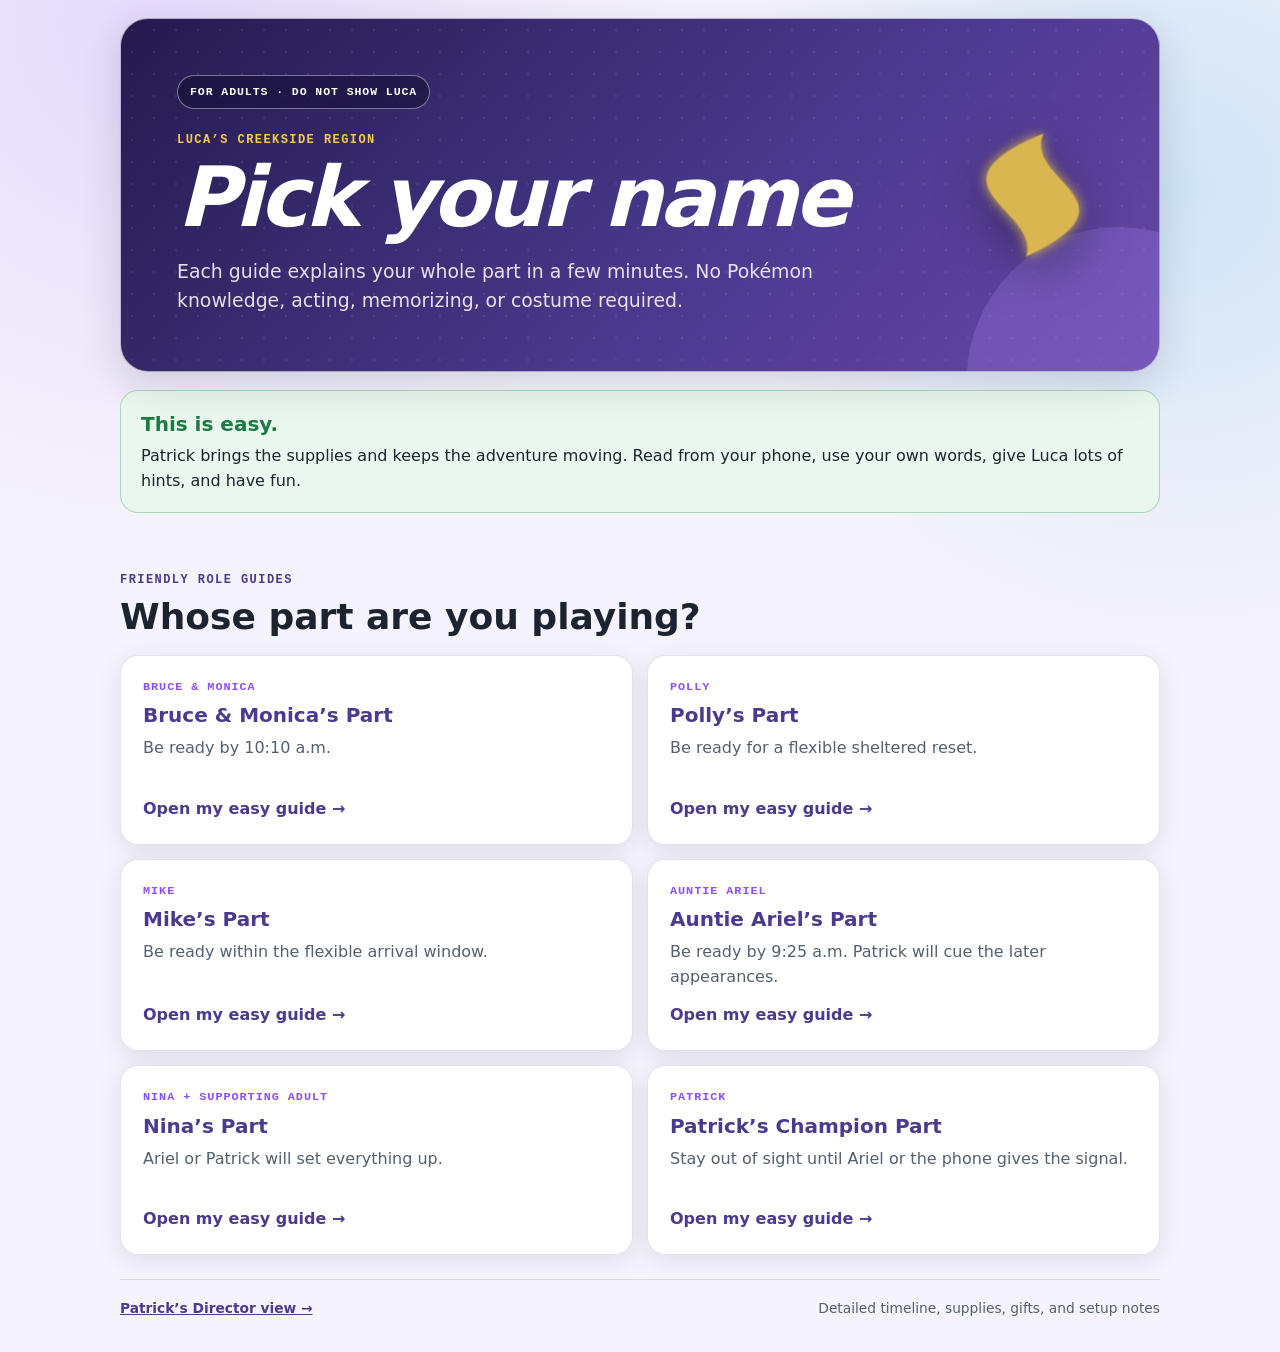
==== commit 638eaa38: "Finalize real-world chapter logistics" ====
--- a/cast/index.html
+++ b/cast/index.html
@@ -8,12 +8,12 @@
   <title>Cast Portal · Creekside Region</title>
   <link rel="icon" href="../assets/pokemon/pokeball.png">
   <link rel="stylesheet" href="../styles.css">
-  <link rel="stylesheet" href="cast.css?v=friendly-2">
+  <link rel="stylesheet" href="cast.css?v=friendly-3">
 </head>
 <body class="cast-page" data-cast-page="overview" data-root="..">
   <div id="cast-app"></div>
-  <script src="../cast-core.js"></script>
-  <script src="cast-data.js?v=friendly-2"></script>
-  <script src="cast.js?v=friendly-2"></script>
+  <script src="../cast-core.js?v=3.4"></script>
+  <script src="cast-data.js?v=3.4"></script>
+  <script src="cast.js?v=friendly-3"></script>
 </body>
 </html>
--- a/styles.css
+++ b/styles.css
@@ -766,6 +766,83 @@
   letter-spacing: .08em;
   text-transform: uppercase;
 }
+.combined-success {
+  display: grid;
+  gap: 14px;
+  margin-top: 16px;
+}
+.success-reveal-list,
+.combined-reward-list {
+  display: grid;
+  gap: 8px;
+}
+.success-reveal-list > div,
+.combined-reward-list .reward-item {
+  animation: combined-reveal .38s ease-out both;
+  animation-delay: calc(var(--reveal-order, 0) * 90ms);
+}
+.success-reveal-list > div {
+  display: flex;
+  align-items: center;
+  gap: 9px;
+  border-radius: var(--r-sm);
+  padding: 10px 12px;
+  background: rgba(59,165,93,.1);
+}
+.combined-reward-list .reward-item {
+  display: grid;
+  grid-template-columns: auto minmax(0, 1fr) auto;
+  align-items: center;
+  gap: 9px;
+  border: 1.5px solid var(--banana);
+  border-radius: var(--r-sm);
+  padding: 10px 11px;
+  background: rgba(247,201,72,.16);
+}
+.combined-fragment {
+  display: grid;
+  gap: 9px;
+  border: 1.5px solid var(--sky);
+  border-radius: var(--r-sm);
+  padding: 12px;
+  background: rgba(79,176,229,.1);
+}
+.combined-fragment > small {
+  color: var(--ink-soft);
+  line-height: 1.4;
+}
+.physical-reward-callout,
+.next-destination {
+  border-radius: var(--r-card);
+  padding: 14px;
+}
+.physical-reward-callout {
+  display: flex;
+  align-items: flex-start;
+  gap: 10px;
+  border: 2px solid var(--gold);
+  background: linear-gradient(135deg, #fff6cf, #fff);
+}
+.physical-reward-callout p,
+.next-destination p {
+  margin: 4px 0 0;
+  line-height: 1.45;
+}
+.physical-reward-callout strong,
+.next-destination strong {
+  font-family: var(--font-label);
+  font-size: .72rem;
+  letter-spacing: .08em;
+  text-transform: uppercase;
+}
+.next-destination {
+  border: 1.5px solid var(--mewtwo-x);
+  background: rgba(138,79,255,.09);
+}
+@keyframes combined-reveal {
+  from { opacity: 0; transform: translateY(8px) scale(.985); }
+  to { opacity: 1; transform: none; }
+}
 .handoff-performer {
   display: grid;
   gap: 2px;
@@ -864,12 +941,12 @@
   width: min(100%, 680px);
   min-height: 100%;
   margin: 0 auto;
-  padding: max(14px, env(safe-area-inset-top)) 14px calc(210px + env(safe-area-inset-bottom));
+  padding: max(10px, env(safe-area-inset-top)) 14px calc(154px + env(safe-area-inset-bottom));
 }
 .runtime-cast-header {
-  margin: 12px 0;
+  margin: 8px 0;
   border-radius: var(--r-card);
-  padding: 20px;
+  padding: 14px 16px;
   background: #241a4d;
   color: #fff;
   box-shadow: var(--shadow-card);
@@ -898,19 +975,47 @@
 .runtime-cast-header strong {
   color: rgba(255,255,255,.76);
 }
+.runtime-cast-header > small {
+  display: block;
+  margin-top: 7px;
+  color: rgba(255,255,255,.76);
+  font-size: .78rem;
+  line-height: 1.35;
+}
+.runtime-cast-meta {
+  display: grid;
+  gap: 5px;
+  margin-top: 10px;
+  border-top: 1px solid rgba(255,255,255,.2);
+  padding-top: 9px;
+}
+.runtime-cast-meta span {
+  display: flex;
+  gap: 8px;
+  justify-content: space-between;
+  font-size: .76rem;
+  line-height: 1.3;
+}
+.runtime-cast-meta b {
+  color: var(--banana);
+  font-family: var(--font-label);
+  font-size: .66rem;
+  letter-spacing: .06em;
+  text-transform: uppercase;
+}
 .runtime-cue-card,
 .runtime-cue-box {
-  margin-top: 10px;
+  margin-top: 8px;
   break-inside: avoid;
   border: 1px solid rgba(75,58,143,.18);
   border-radius: 14px;
-  padding: 15px;
+  padding: 11px 12px;
   background: #fff;
   box-shadow: 0 4px 16px rgba(27,36,48,.08);
 }
 .runtime-cue-card > span {
   display: block;
-  margin-bottom: 8px;
+  margin-bottom: 6px;
   color: var(--mewtwo-y);
   font-family: var(--font-label);
   font-size: .72rem;
@@ -928,23 +1033,23 @@
   padding-left: 1.3rem;
 }
 .runtime-cue-card li + li {
-  margin-top: 8px;
+  margin-top: 5px;
 }
 .runtime-cue-card--entrance {
   border-left: 5px solid var(--sky);
 }
 .runtime-spoken-lines {
   display: grid;
-  gap: 8px;
+  gap: 5px;
 }
 .runtime-spoken-lines blockquote,
 .runtime-cue-card--transition blockquote {
   border-left: 3px solid var(--mewtwo-x);
-  padding: 9px 11px;
+  padding: 7px 9px;
   background: #f6f2ff;
-  font-size: 1.06rem;
+  font-size: .98rem;
   font-weight: 750;
-  line-height: 1.42;
+  line-height: 1.32;
 }
 .runtime-cue-grid {
   display: grid;
@@ -1018,6 +1123,9 @@
   font-weight: 750;
   text-align: center;
 }
+.runtime-cast-completion > p strong {
+  color: var(--mewtwo-y);
+}
 .runtime-cast-completion .adult-hold-button {
   max-width: 650px;
   margin: 0 auto;
@@ -1074,6 +1182,14 @@
     flex: initial !important;
     white-space: normal;
   }
+  .combined-reward-list .reward-item {
+    grid-template-columns: auto minmax(0, 1fr);
+  }
+  .combined-reward-list .reward-disposition {
+    grid-column: 2;
+    justify-self: start;
+    max-width: none;
+  }
 }
 
 @media (prefers-reduced-motion: reduce) {
@@ -1085,4 +1201,8 @@
   .runtime-cast-screen [style*="animation"] {
     animation: none !important;
   }
-}
+  .success-reveal-list > div,
+  .combined-reward-list .reward-item {
+    animation: none !important;
+  }
+}
